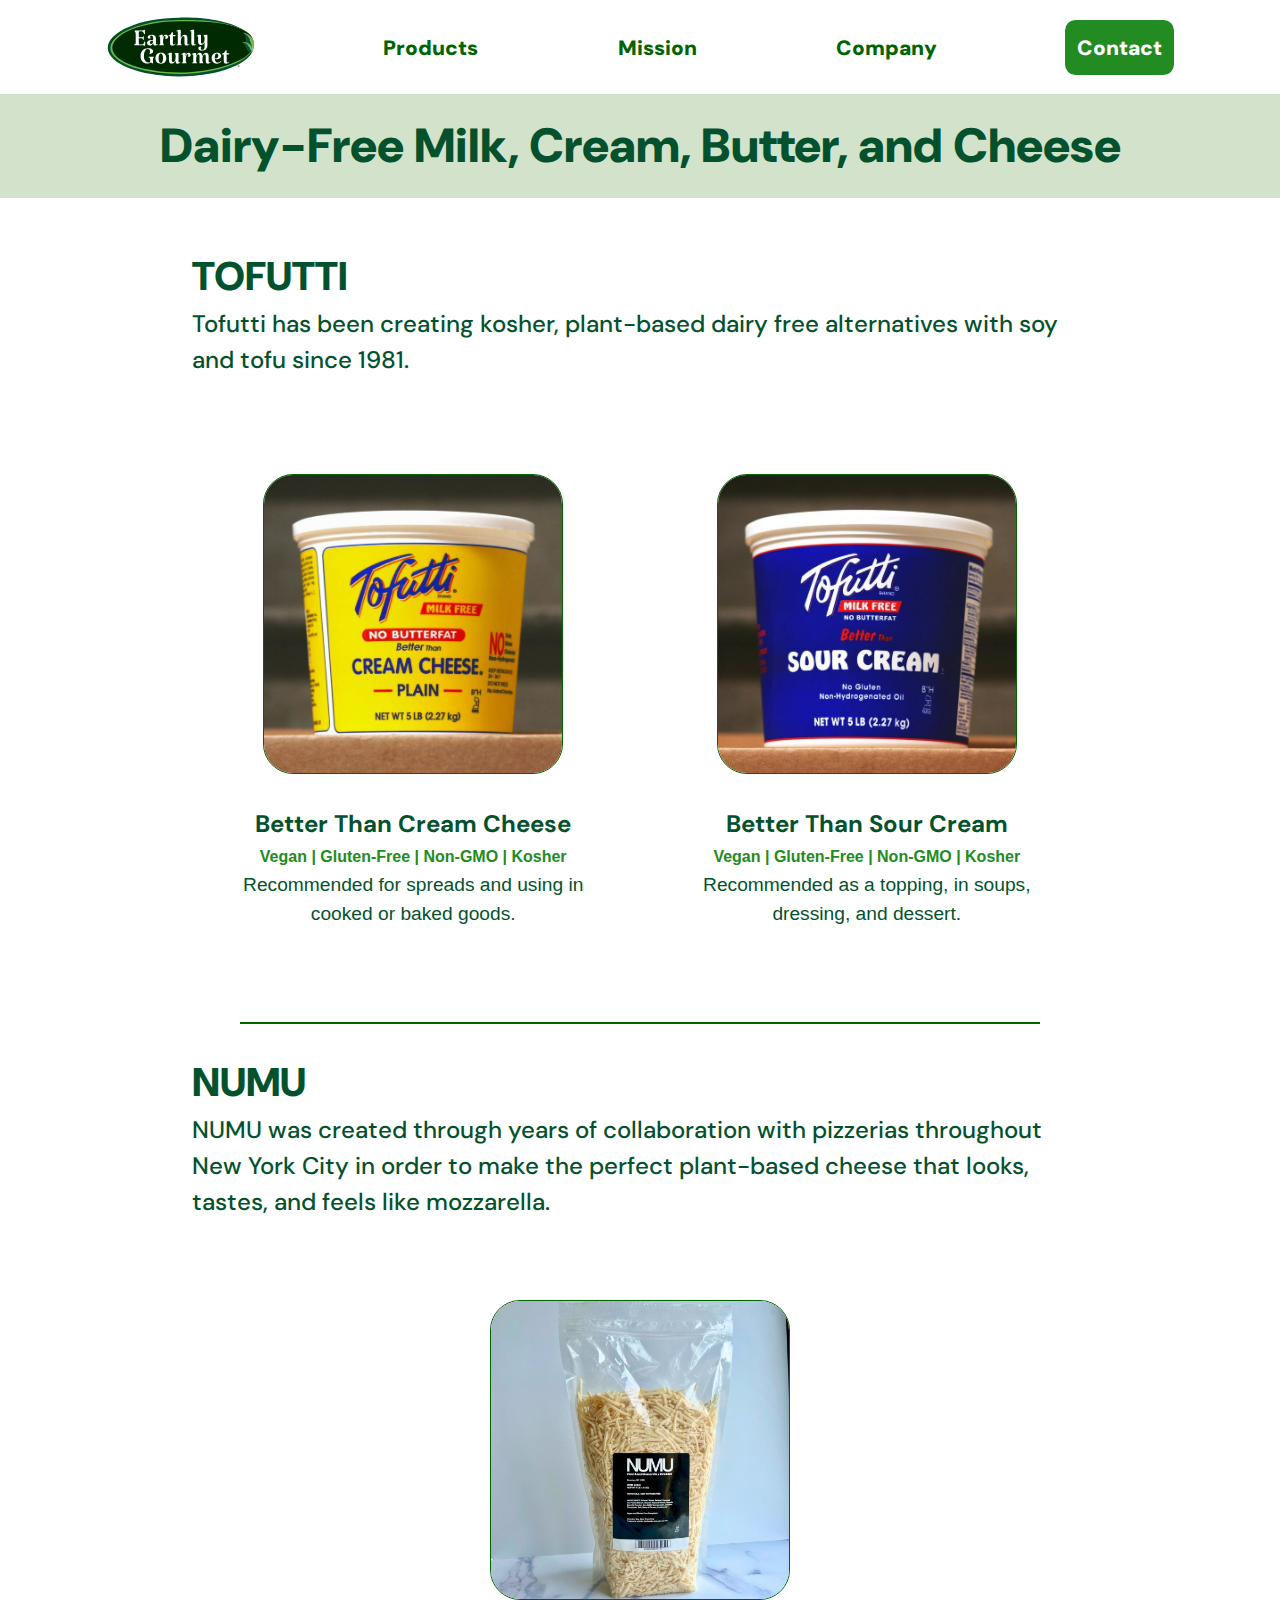
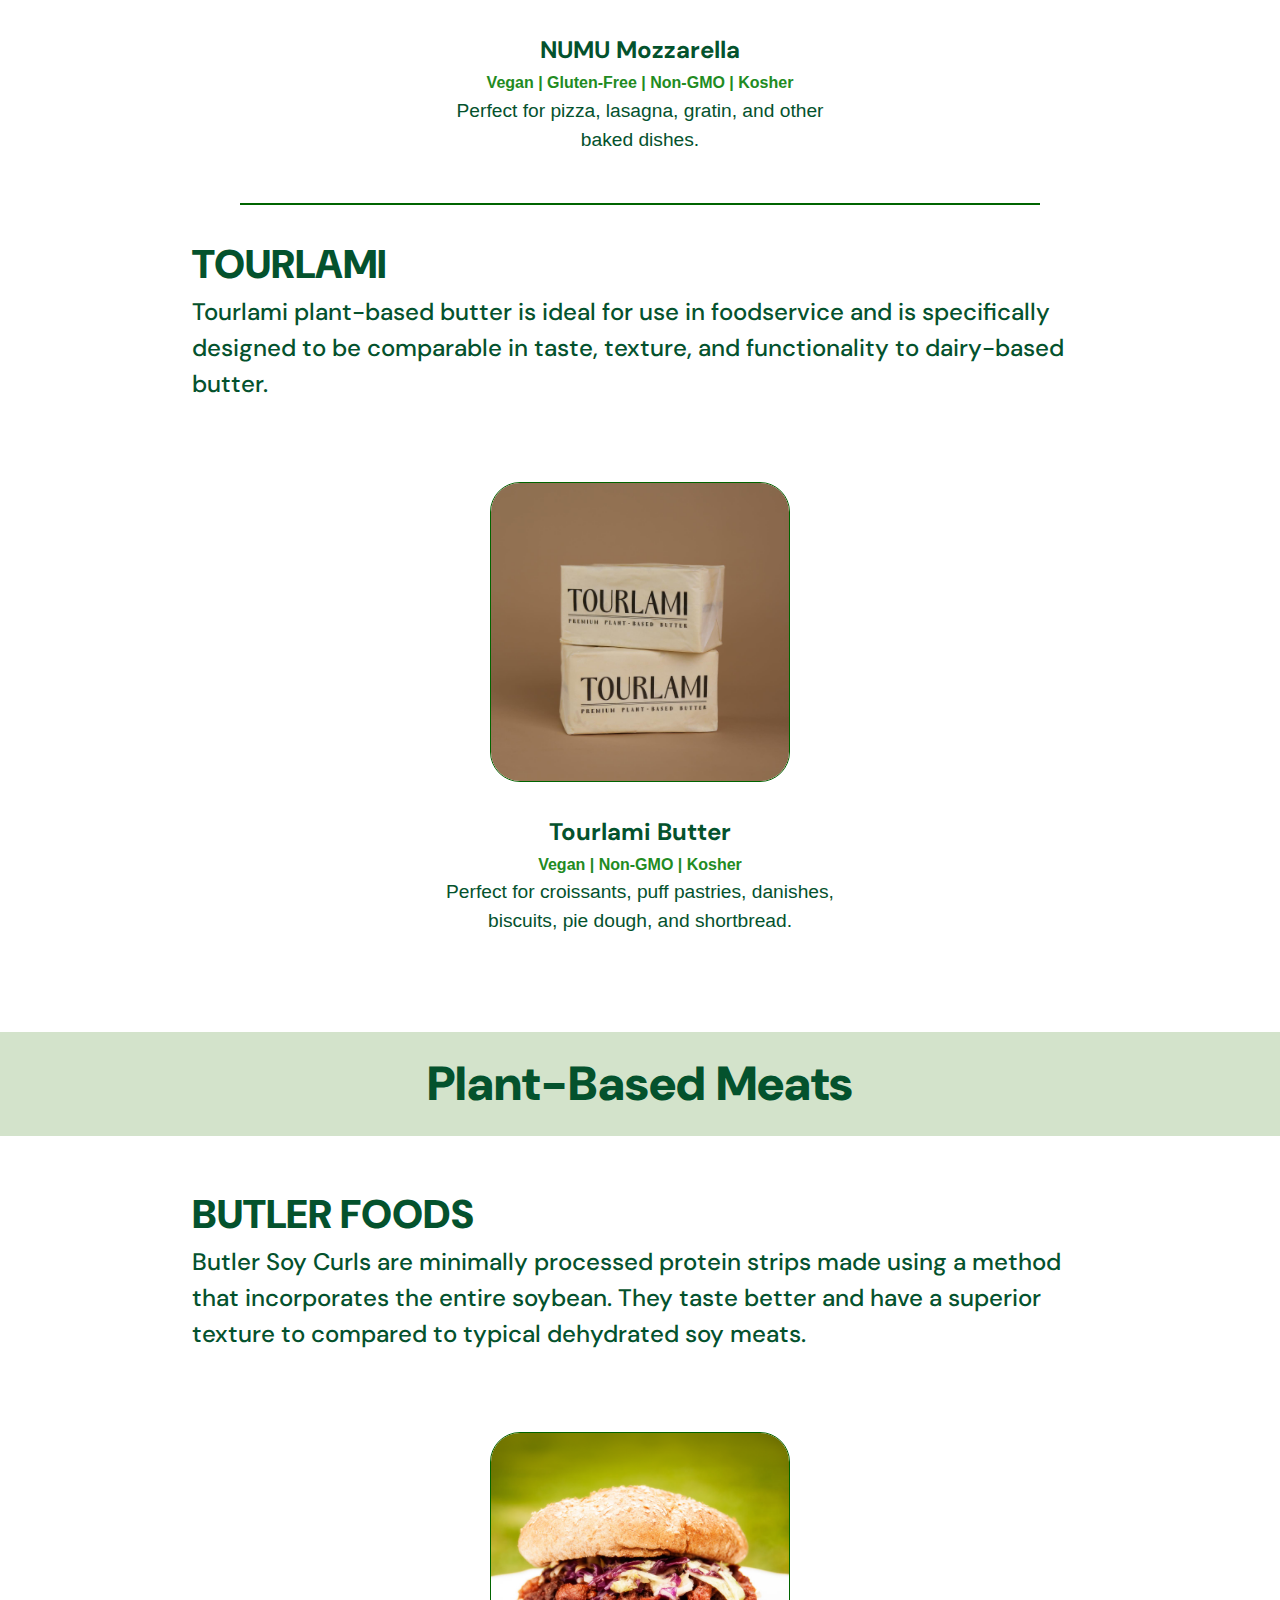
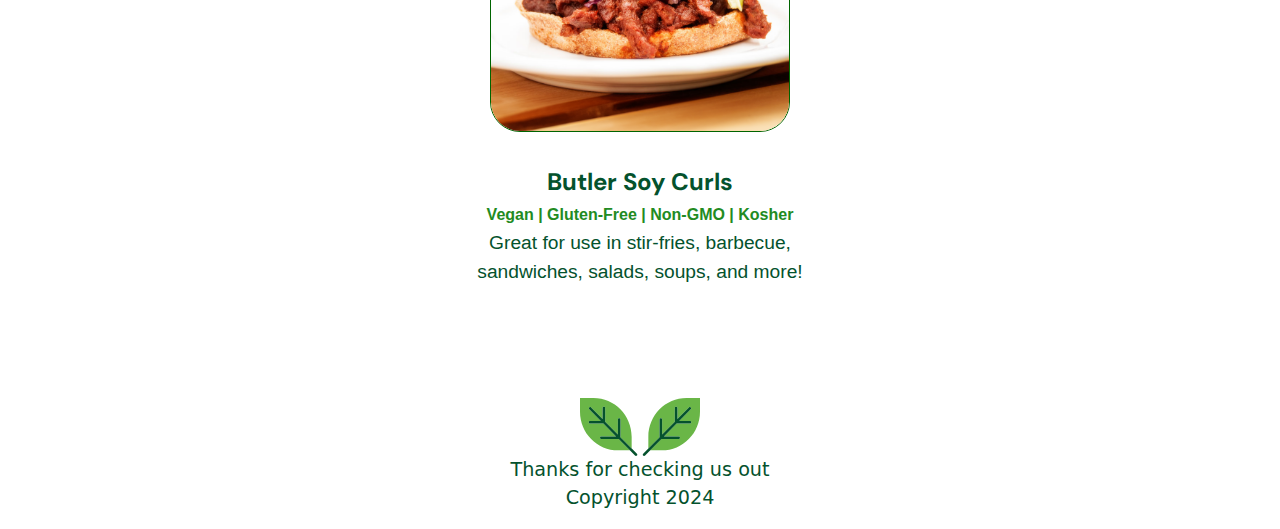
==== products.html @ a6ac9577 "Update products.html" ====
<!DOCTYPE html>
<html lang="en-US">
	<link href="style.css" rel="stylesheet" />
	<head>
		<meta charset="utf-8" />
		<meta name="viewport" content="width=device-width, initial-scale=1">
		<title>Earthly Gourmet Japan: Products</title>
		<link rel="preconnect" href="https://fonts.googleapis.com">
		<link rel="preconnect" href="https://fonts.gstatic.com" crossorigin>
		<link href="https://fonts.googleapis.com/css2?family=Katibeh&display=swap" rel="stylesheet">
		<link href="https://fonts.googleapis.com/css2?family=DM+Sans:ital,opsz,wght@0,9..40,100..1000;1,9..40,100..1000&display=swap" rel="stylesheet">
	</head>
	<body>
		<header>
			<ul>
				<li>
					<a href="index.html" class="logo">
						<img src="images/EarthlyGourmet-Logo.svg" alt="Earthly Gourmet">
					</a>
				</li>
				<li>
					<a href="#">Products</a>
				</li>
				<li>
					<a href="#">Mission</a>
				</li>
				<li>
					<a href="#">Company</a>
				</li>
				<li>
					<a href="#" class="contact">Contact</a>
				</li>
			</ul>
		</header>
		<main>
			<!-- Category Header -->
			<div class="category">
				<h1>Dairy-Free Milk, Cream, Butter, and Cheese</h1>
			</div>
			<!-- Category Content -->
			<div class="content">
				<!-- Brand -->
				<h2>TOFUTTI</h2>
				<p class="producer-info">Tofutti has been creating kosher, plant-based dairy free alternatives with soy and tofu since 1981.</p>
				<!-- Gallery -->
				<div class="gallery">
					<!-- Gallery Item -->
					<div class="product-info">
						<img class="product-photo" src="images/products/Tofutti-CreamCheese.jpeg" alt="Tofutti Cream Cheese" />
						<h3>Better Than Cream Cheese</h3>
						<p>
							<span class="caption">Vegan | Gluten-Free | Non-GMO | Kosher</span><br>
							<span>Recommended for spreads and using in cooked or baked goods.</span>
						</p>
					</div>
					<!-- Gallery Item -->
					<div class="product-info">
						<img class="product-photo" src="images/products/Tofutti-SourCream.jpg" alt="Tofutti Sour Cream" />
						<h3>Better Than Sour Cream</h3>
						<p>
							<span class="caption">Vegan | Gluten-Free | Non-GMO | Kosher</span><br>
							<span>Recommended as a topping, in soups, dressing, and dessert.</span>
						</p>
					</div>
				</div>
				<hr>
				<!-- Brand -->
				<h2>NUMU</h2>
				<p class="producer-info">NUMU was created through years of collaboration with pizzerias throughout New York City in order to make the perfect plant-based cheese that looks, tastes, and feels like mozzarella.</p>
				<!-- Gallery Item -->
				<div class="product-info">
					<img class="product-photo" src="images/products/Numu-Cheese.png" alt="Numu Mozzarella" />
					<h3>NUMU Mozzarella</h3>
					<p>
						<span class="caption">Vegan | Gluten-Free | Non-GMO | Kosher</span><br>
						<span>Perfect for pizza, lasagna, gratin, and other baked dishes.</span>
					</p>
				</div>
				<hr>
				<!-- Brand -->
				<h2>TOURLAMI</h2>
				<p class="producer-info">Tourlami plant-based butter is ideal for use in foodservice and is specifically designed to be comparable in taste, texture, and functionality to dairy-based butter.</p>
				<!-- Gallery Item -->
				<div class="product-info">
					<img class="product-photo" src="images/products/TourlamiButter.jpg" alt="Tourlami Butter" />
					<h3>Tourlami Butter</h3>
					<p>
						<span class="caption">Vegan | Non-GMO | Kosher</span><br>
						<span>Perfect for croissants,  puff pastries, danishes, biscuits, pie dough, and shortbread.</span>
					</p>
				</div>
			</div>
			<!-- Category Header -->
			<div class="category">
				<h1>Plant-Based Meats</h1>
			</div>
			<!-- Category Content -->
			<div class="content">
				<h2>BUTLER FOODS</h2>
				<p class="producer-info">Butler Soy Curls are minimally processed protein strips made using a method that incorporates the entire soybean. They taste better and have a superior texture to compared to typical dehydrated soy meats.</p>
				<div class="product-info">
					<img class="product-photo" src="images/products/ButlerSoyCurls.png" alt="Butler Soy Curls" />
					<h3>Butler Soy Curls</h3>
					<p>
						<span class="caption">Vegan | Gluten-Free | Non-GMO | Kosher</span><br>
						<span>Great for use in stir-fries, barbecue, sandwiches, salads, soups, and more!</span>
					</p>
				</div>	
			</div>
		</main>
		<footer>
			<img src="images/FooterLeaf.svg" alt="Footer Leaves" />
			<p>Thanks for checking us out</p>
			<p>Copyright 2024</p>
		</footer>
		
	</body>
</html>
---- style.css ----
/*
  1. Use a more-intuitive box-sizing model.
*/
*, *::before, *::after {
  box-sizing: border-box;
}
/*
  2. Remove default margin
*/
* {
  margin: 0;
}
/*
  Typographic tweaks!
  3. Add accessible line-height
  4. Improve text rendering
*/
body {
  line-height: 1.5;
  -webkit-font-smoothing: antialiased;
}
/*
  5. Improve media defaults
*/
img, picture, video, canvas, svg {
  display: block;
  max-width: 100%;
}
/*
  6. Remove built-in form typography styles
*/
input, button, textarea, select {
  font: inherit;
}
/*
  7. Avoid text overflows
*/
p, h1, h2, h3, h4, h5, h6 {
  overflow-wrap: break-word;
}
/*
  8. Create a root stacking context
*/
#root, #__next {
  isolation: isolate;
}

html {
	font-size: 16px;
}

body {
	padding: 0;
	margin: 0;
	display: flex;
	flex-direction: column;
}

hr {
	width: calc(100% - 4em);
	max-width: 800px;
	margin: 1.5em auto;
	border: 0.5px solid;
	color: darkgreen;
}

header {
	width: 100%;
	position: sticky;
	top: 0;
	margin: 0 auto;
	font-family: "DM Sans", system-ui;
	background: rgb(255, 255, 255);
/*	
	-webkit-backdrop-filter: blur(0.5em);
	backdrop-filter: blur(0.5em);
*/
	padding: 0.5rem 1rem;
	z-index: 1000;
}

header ul {
	max-width: 1200px;
	margin: 0 auto;
	display: flex;
	justify-content: space-around;
	list-style-type: none;
	padding: 0.5rem;
}

header ul li {
	margin: 0;
	font-size: 1.3rem;
	font-weight: 900;
	display: flex;
	align-items: center;
}

header ul li a {
	text-decoration: none;
}

.logo {
	display: flex;
	transition: all .2s ease-in-out;
}

header ul li a.logo img {
	height: 3em;
}

header ul li a.logo:hover {
	transform: scale(1.1);
}

header ul li.push_right {
	margin-left: auto;
}

header ul li a:not(.logo, .contact) {
	padding: 0.75rem;
	color: darkgreen;
	border-radius: .5em;
	transition: all .2s ease-in-out;
}

header ul li a:not(.logo, .contact):hover {
	background: darkgreen;
	color: white;
}

header ul li a.contact {
	padding: 0.75rem;
	border-radius: 0.5em;
	background: forestgreen;
	color: white;
}

header ul li a.contact:hover {
	transform: scale(1.1);
	background: rgb(4, 82, 45);
}

@media only screen and (max-width: 700px) {
	header ul li:nth-child(4) {
		display: none;
	}
}

@media only screen and (max-width: 600px) {
	header ul li:nth-child(3) {
		display: none;
	}
}

@media only screen and (max-width: 500px) {
	header ul li:nth-child(2) {
		display: none;
	}
	.logo {
		min-width: 120px;
		padding-right: 1rem;
	}
	.contact {
		font-size: 1.2rem;
		padding: 0.5rem;
	}
}

headr ul li a:hover {
	cursor: pointer;
}

main {
	width: 100%;
	display: flex;
	flex-direction: column;
	margin: 0 auto;
	font-family: "Noto Sans JP", sans-serif, system-ui;
	font-size: 1rem;
	color: rgb(4, 82, 45);
	font-size: 1.2rem;
}

main h1 {
	font-family: "DM Sans", sans-serif, system-ui;
	font-size: 3rem;
	font-weight: 900;
	text-align: center;
	margin-top: 1rem;
	margin-bottom: 1rem;
}

main h2 {
	font-size: 2.5rem;
	font-weight: 900;
	font-family: "DM Sans", sans-serif, system-ui;
}

main h3 {
	font-weight: 700;
	font-size: 1.5rem;
	font-family: "DM Sans", sans-serif, system-ui;
}

.producer-info {
	font-size: 1.5rem;
	font-family: "DM Sans", sans-serif, system-ui;
	font-weight: 500;
}

.product-name {
	font-weight: bold;
	font-size: 1.5rem;
}

.caption {
	font-size: 1rem;
	font-weight: bold;
	color: forestgreen;
}

.jp-text {
	font-weight: bold;
	font-size: 1.2rem;
}

main .headline {
	background: rgb(211, 227, 203);
	text-align: center;
	justify-content: center;

}

main #headlineimage {
	margin: 0 auto;
	max-width: 600px;
	padding: 2rem 1rem 0 1rem;
}

main #headlinetext {
	max-width: 1000px;
	margin: 0 auto;
	padding: 2rem;
}

main #headlinetextvertical {
	display: none;
	max-width: 320px;
	margin: 1rem;
}

@media only screen and (max-width: 800px) {
	main #headlinetext {
		display: none;
	}
	main #headlinetextvertical {
		display: inline-block;
	}
}

.category {
	background: rgb(211, 227, 203);
	text-align: center;
	justify-content: center;
	padding: 0 2rem;
}

.content {
	max-width: 960px;
	margin: auto;
	padding: 3rem 2rem;
	background: white;
	color: rgb(4, 82, 45);
}

.product-info {
	width: 100%;
	max-width: 400px;
	margin: 3rem auto;
	text-align: center;
	display: flex;
	flex-direction: column;
}

.product-photo {
	display: flex;
	width: 100%;
	max-width: 300px;
	border-radius: 30px;
	border: 1px solid darkgreen;
	margin: 2rem auto;
	transition: all .2s ease-in-out;
}

.product-photo:hover {
	box-shadow: 0 0 15px 3px rgb(186, 207, 186);
	transform: scale(1.01);
}

.gallery {
	display: grid;
	grid-template-columns: 1fr 1fr;
	gap: 5%;
	padding: 1rem;
}

@media only screen and (max-width: 600px) {
	.gallery {
		grid-template-columns: 1fr;
	}
}

footer {
	font-size: 1.2rem;
	display: flex;
	text-align: center;
	flex-direction: column;
	justify-content: center;
	padding: 1rem;
	color: rgb(4, 82, 45);
	font-family: system-ui;
}

footer img {
	display: flex;
	width: 120px;
	margin: 0 auto;
}
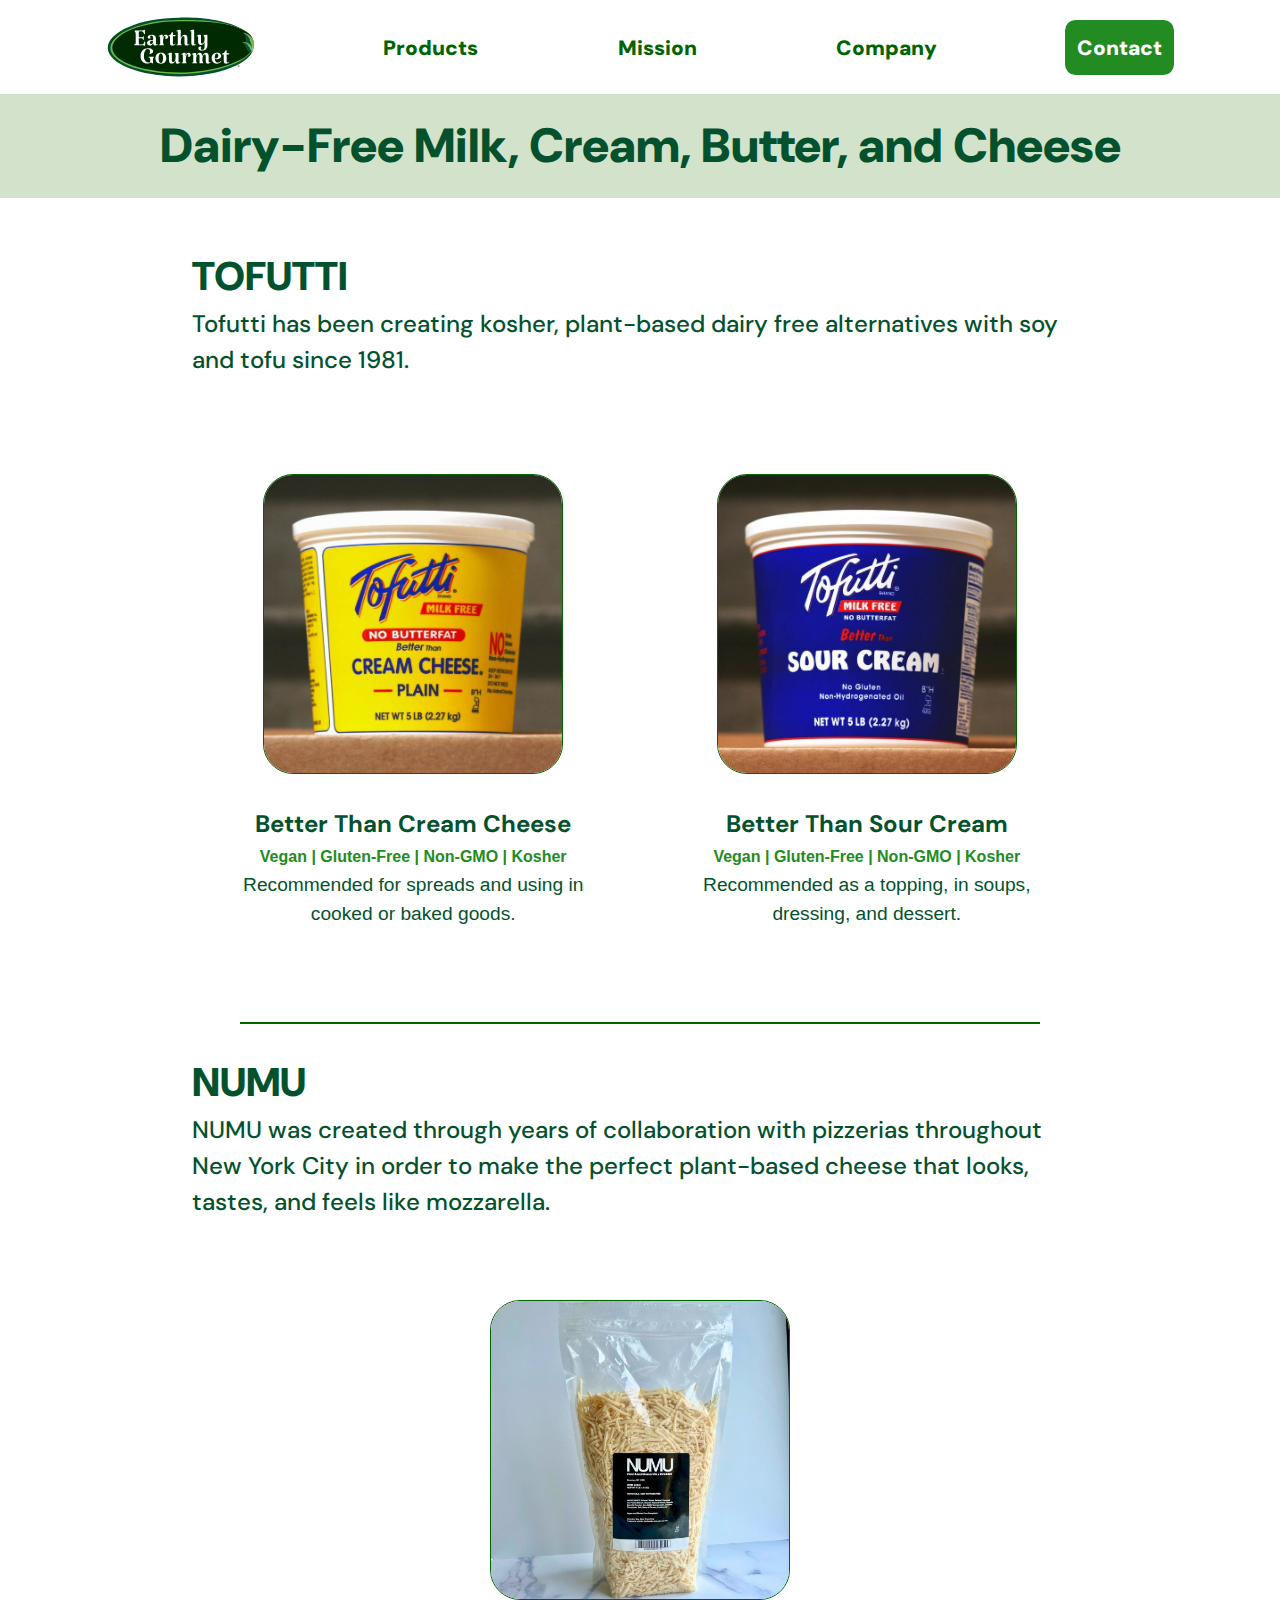
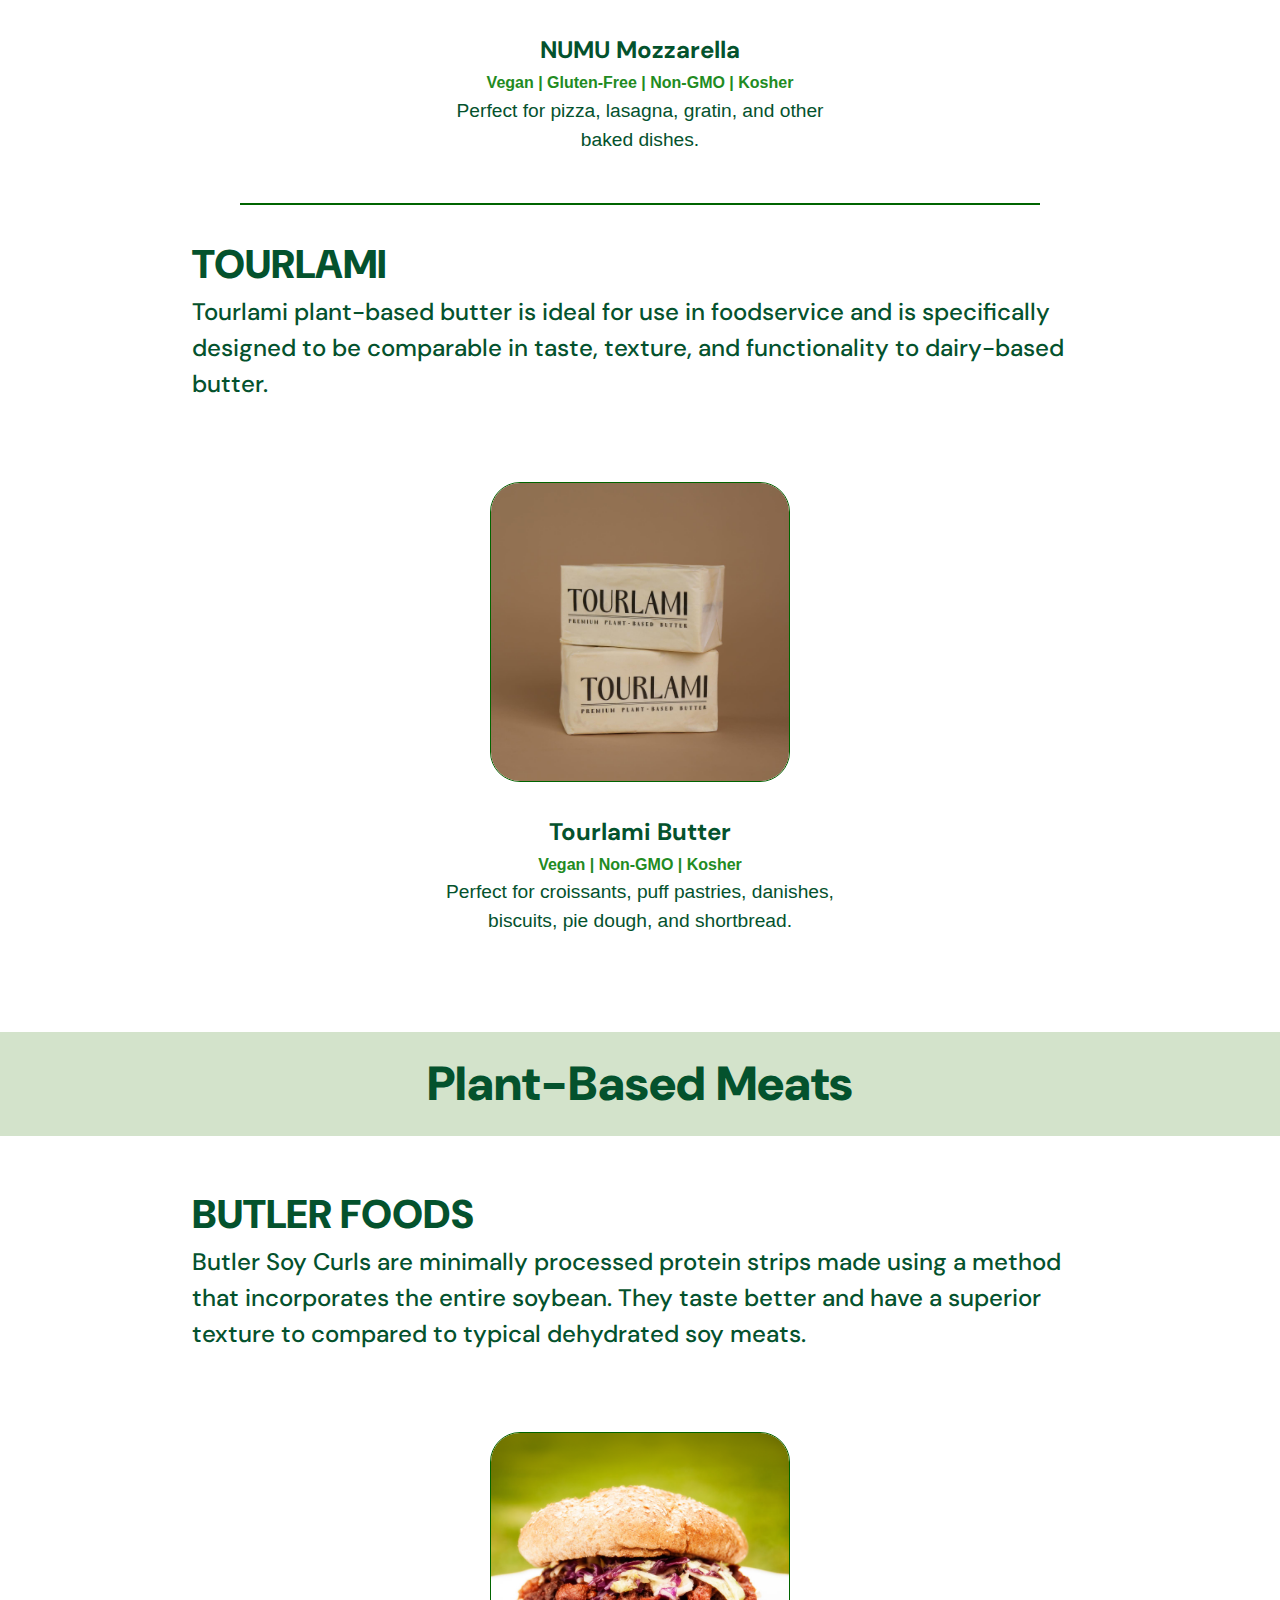
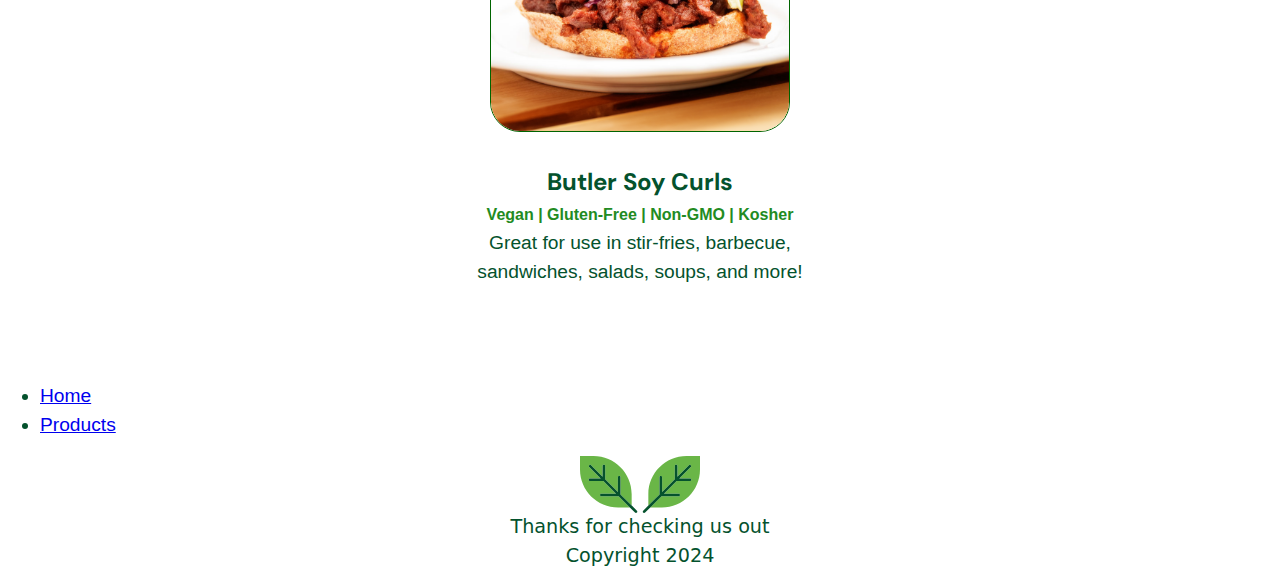
==== commit 6493ded1: "Update products.html" ====
--- a/products.html
+++ b/products.html
@@ -107,7 +107,18 @@
 					</p>
 				</div>	
 			</div>
+			<div>
+				<ul>
+					<li>
+						<a href="index.html">Home</a>
+					</li>
+					<li>
+						<a href="products.html">Products</a>
+					</li>
+				</ul>
+			</div>	
 		</main>
+		
 		<footer>
 			<img src="images/FooterLeaf.svg" alt="Footer Leaves" />
 			<p>Thanks for checking us out</p>
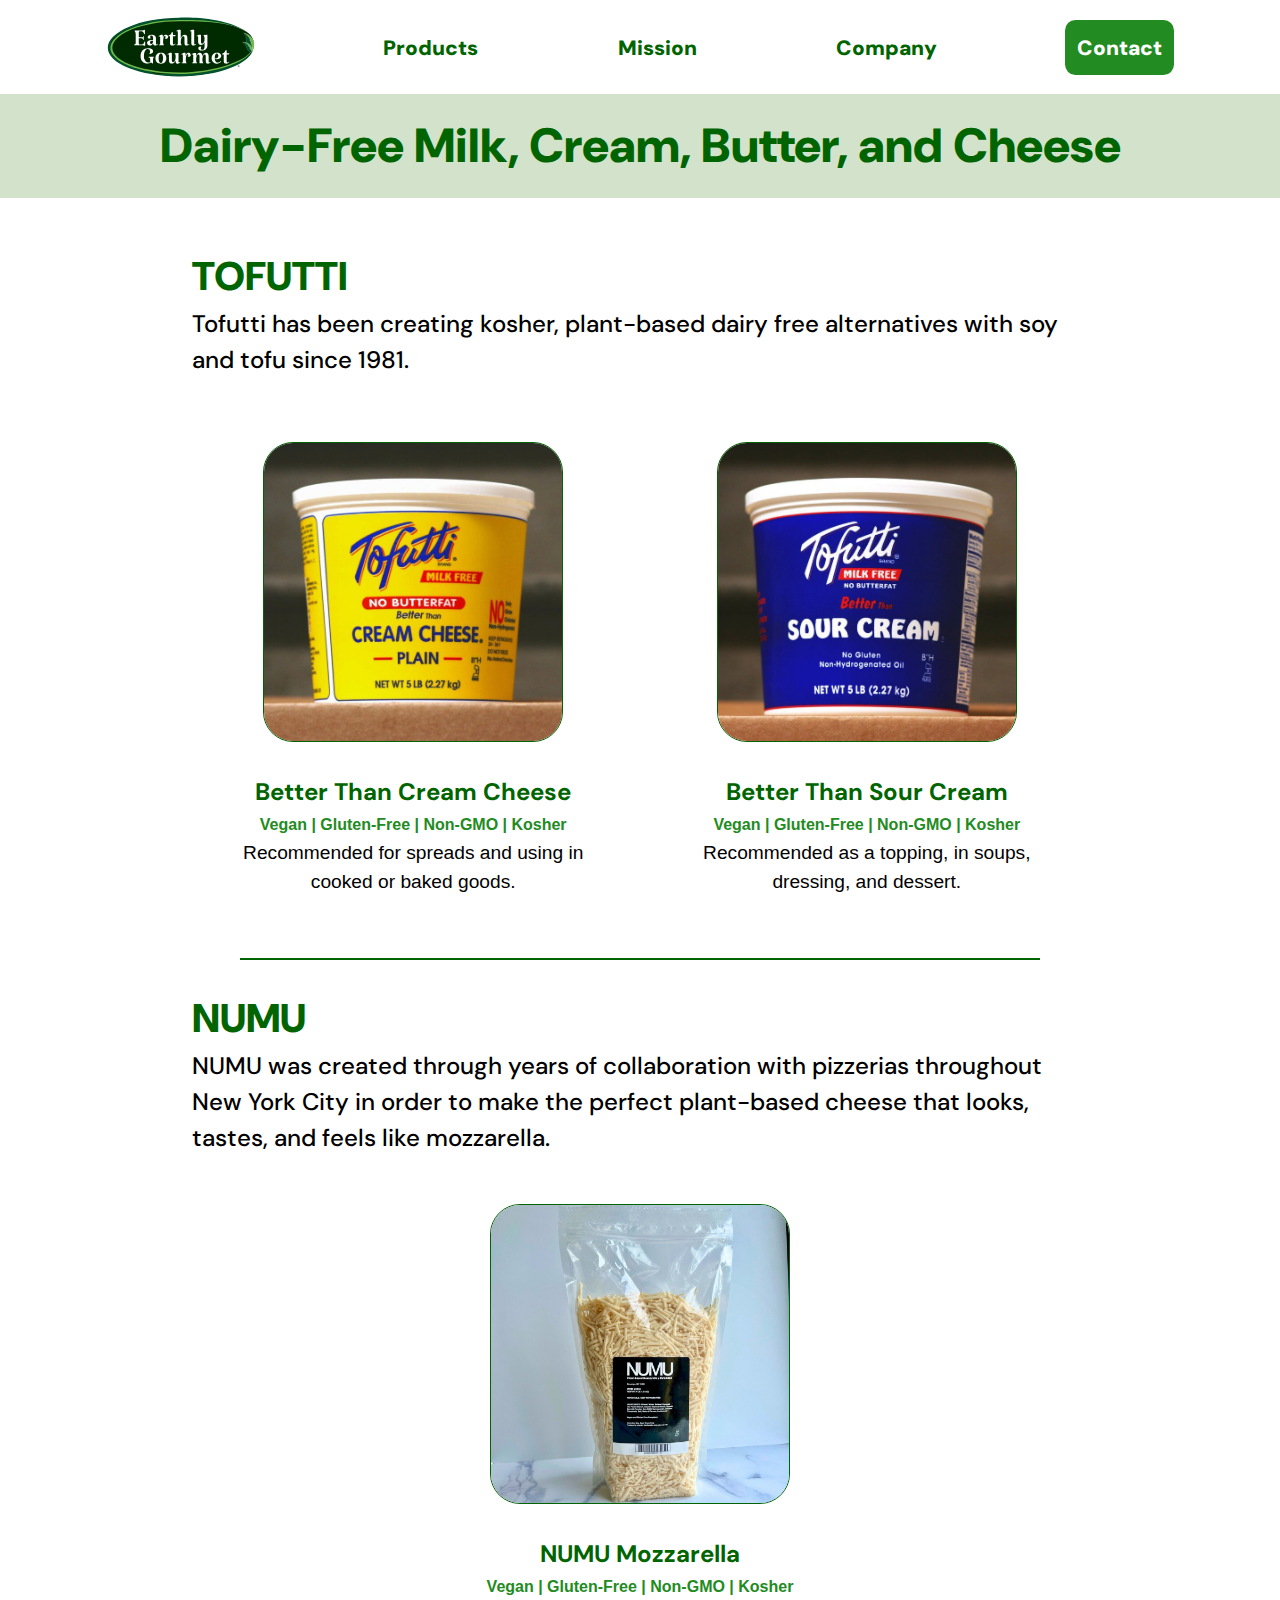
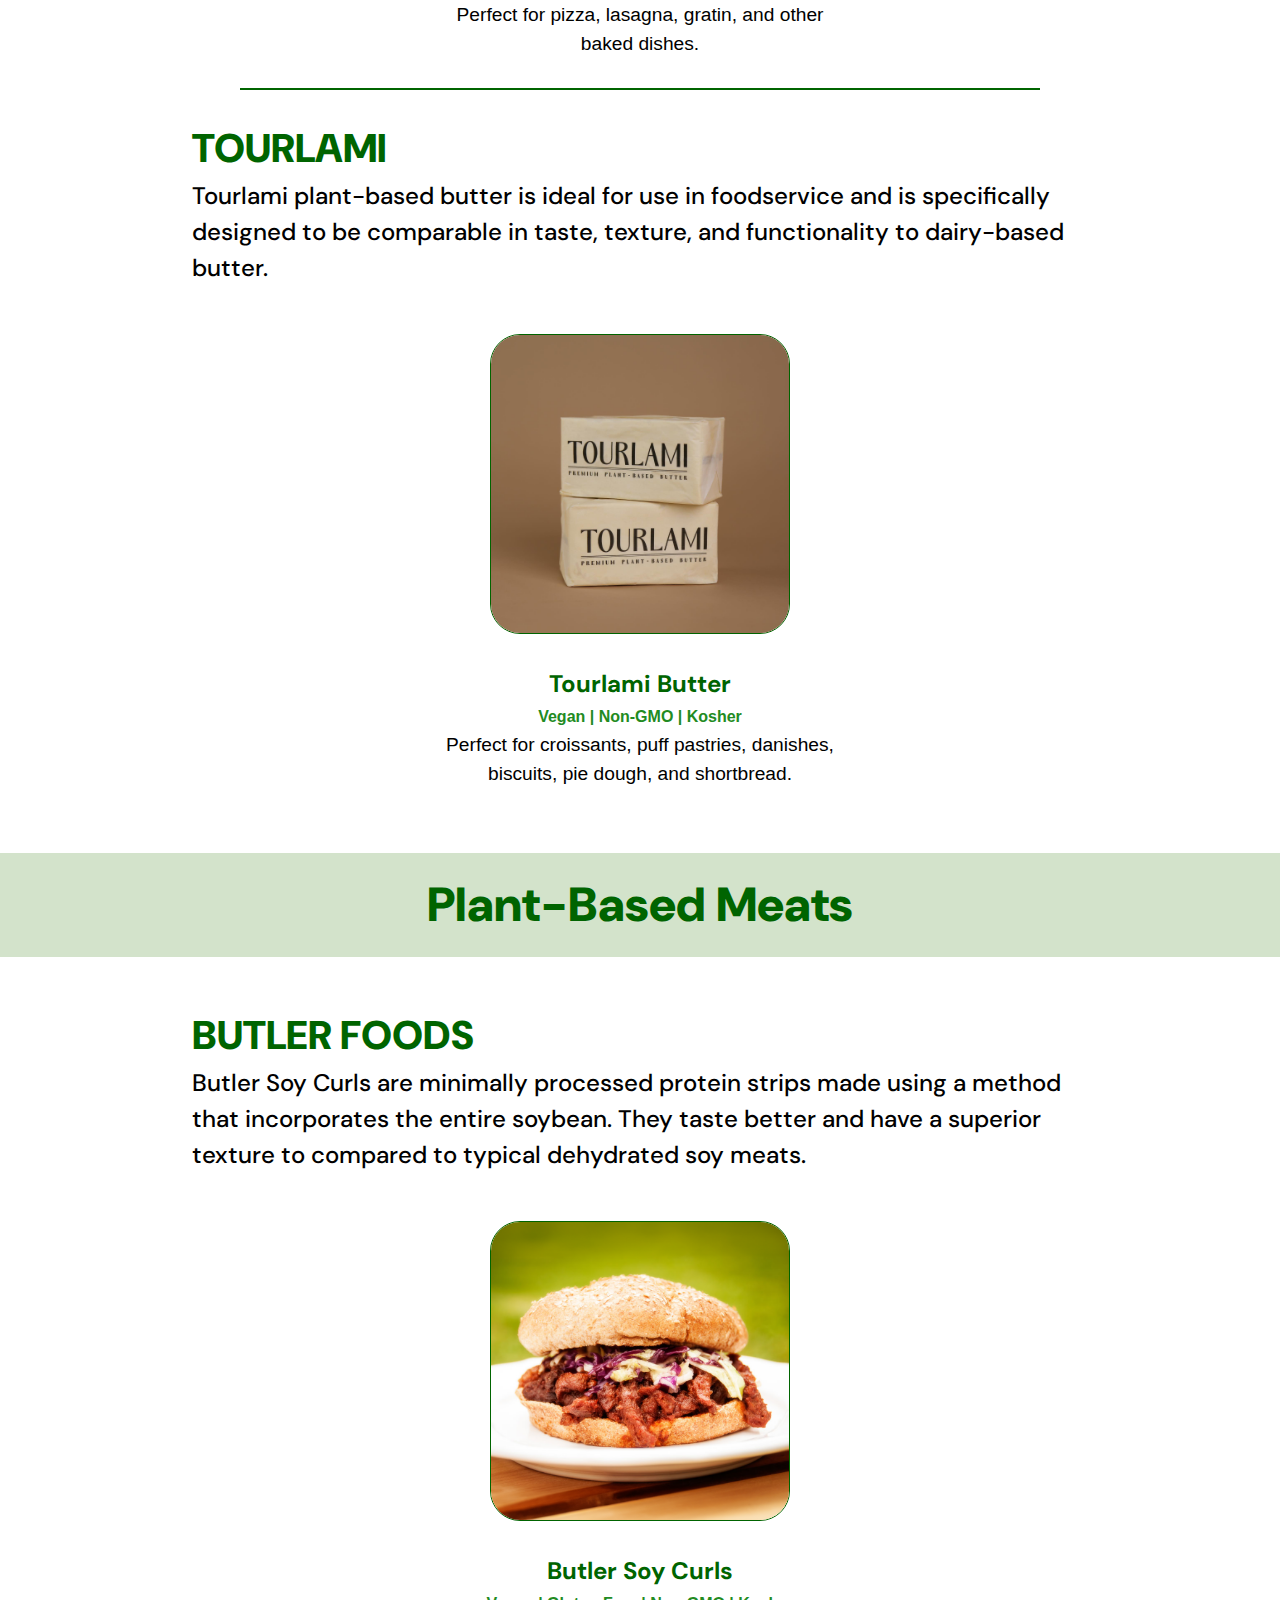
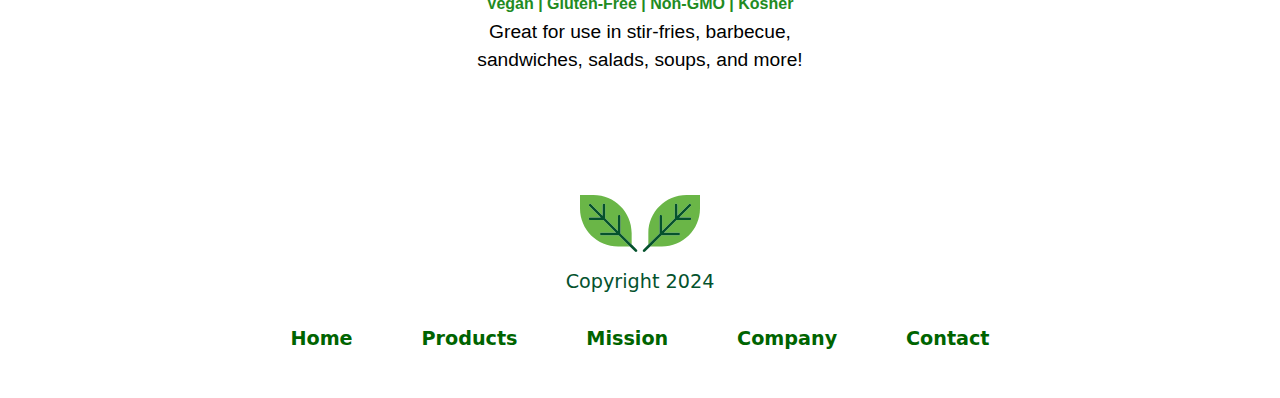
==== commit 80851dd8: "Various updates." ====
--- a/products.html
+++ b/products.html
@@ -107,7 +107,13 @@
 					</p>
 				</div>	
 			</div>
-			<div>
+		</main>
+		
+		<footer>
+			<!-- Footer Navigation -->
+			<img src="images/FooterLeaf.svg" alt="Footer Leaves" />
+			<p>Copyright 2024</p>
+			<div class="secondary-nav">
 				<ul>
 					<li>
 						<a href="index.html">Home</a>
@@ -115,14 +121,17 @@
 					<li>
 						<a href="products.html">Products</a>
 					</li>
+					<li>
+						<a href="#">Mission</a>
+					</li>
+					<li>
+						<a href="#">Company</a>
+					</li>
+					<li>
+						<a href="#">Contact</a>
+					</li>
 				</ul>
 			</div>	
-		</main>
-		
-		<footer>
-			<img src="images/FooterLeaf.svg" alt="Footer Leaves" />
-			<p>Thanks for checking us out</p>
-			<p>Copyright 2024</p>
 		</footer>
 		
 	</body>
--- a/style.css
+++ b/style.css
@@ -98,6 +98,7 @@
 
 header ul li a {
 	text-decoration: none;
+	transition: all .2s ease-in-out;
 }
 
 .logo {
@@ -121,7 +122,6 @@
 	padding: 0.75rem;
 	color: darkgreen;
 	border-radius: .5em;
-	transition: all .2s ease-in-out;
 }
 
 header ul li a:not(.logo, .contact):hover {
@@ -167,7 +167,7 @@
 	}
 }
 
-headr ul li a:hover {
+header ul li a:hover {
 	cursor: pointer;
 }
 
@@ -178,12 +178,16 @@
 	margin: 0 auto;
 	font-family: "Noto Sans JP", sans-serif, system-ui;
 	font-size: 1rem;
-	color: rgb(4, 82, 45);
+	color: black;
 	font-size: 1.2rem;
 }
 
-main h1 {
+h1, h2, h3 {
+	color: darkgreen;
 	font-family: "DM Sans", sans-serif, system-ui;
+}
+
+h1 {
 	font-size: 3rem;
 	font-weight: 900;
 	text-align: center;
@@ -194,13 +198,11 @@
 main h2 {
 	font-size: 2.5rem;
 	font-weight: 900;
-	font-family: "DM Sans", sans-serif, system-ui;
 }
 
 main h3 {
 	font-weight: 700;
 	font-size: 1.5rem;
-	font-family: "DM Sans", sans-serif, system-ui;
 }
 
 .producer-info {
@@ -271,13 +273,12 @@
 	margin: auto;
 	padding: 3rem 2rem;
 	background: white;
-	color: rgb(4, 82, 45);
 }
 
 .product-info {
 	width: 100%;
 	max-width: 400px;
-	margin: 3rem auto;
+	margin: 1rem auto;
 	text-align: center;
 	display: flex;
 	flex-direction: column;
@@ -312,6 +313,7 @@
 }
 
 footer {
+	margin-top: 1.5rem;
 	font-size: 1.2rem;
 	display: flex;
 	text-align: center;
@@ -325,5 +327,39 @@
 footer img {
 	display: flex;
 	width: 120px;
-	margin: 0 auto;
+	margin: 1rem auto;
+}
+
+.secondary-nav {
+	width: 100%;
+	font-weight: 700;
+}
+
+.secondary-nav ul {
+	margin: 0 auto;
+	max-width: 800px;
+	padding: 1rem;
+	list-style-type: none;	
+	justify-content: space-around;
+	display: flex;
+	flex-wrap: wrap;
+}
+
+.secondary-nav li {
+	display: flex;
+	align-items: center;
+}
+
+.secondary-nav ul a {
+	text-decoration: none;
+	color: darkgreen;
+	padding: 0.75rem 1rem;
+	border-radius: 1rem;
+	transition: all .2s ease-in-out;
+}
+
+.secondary-nav ul a:hover {
+	background: forestgreen;
+	color: white;
+	scale: 1.1;
 }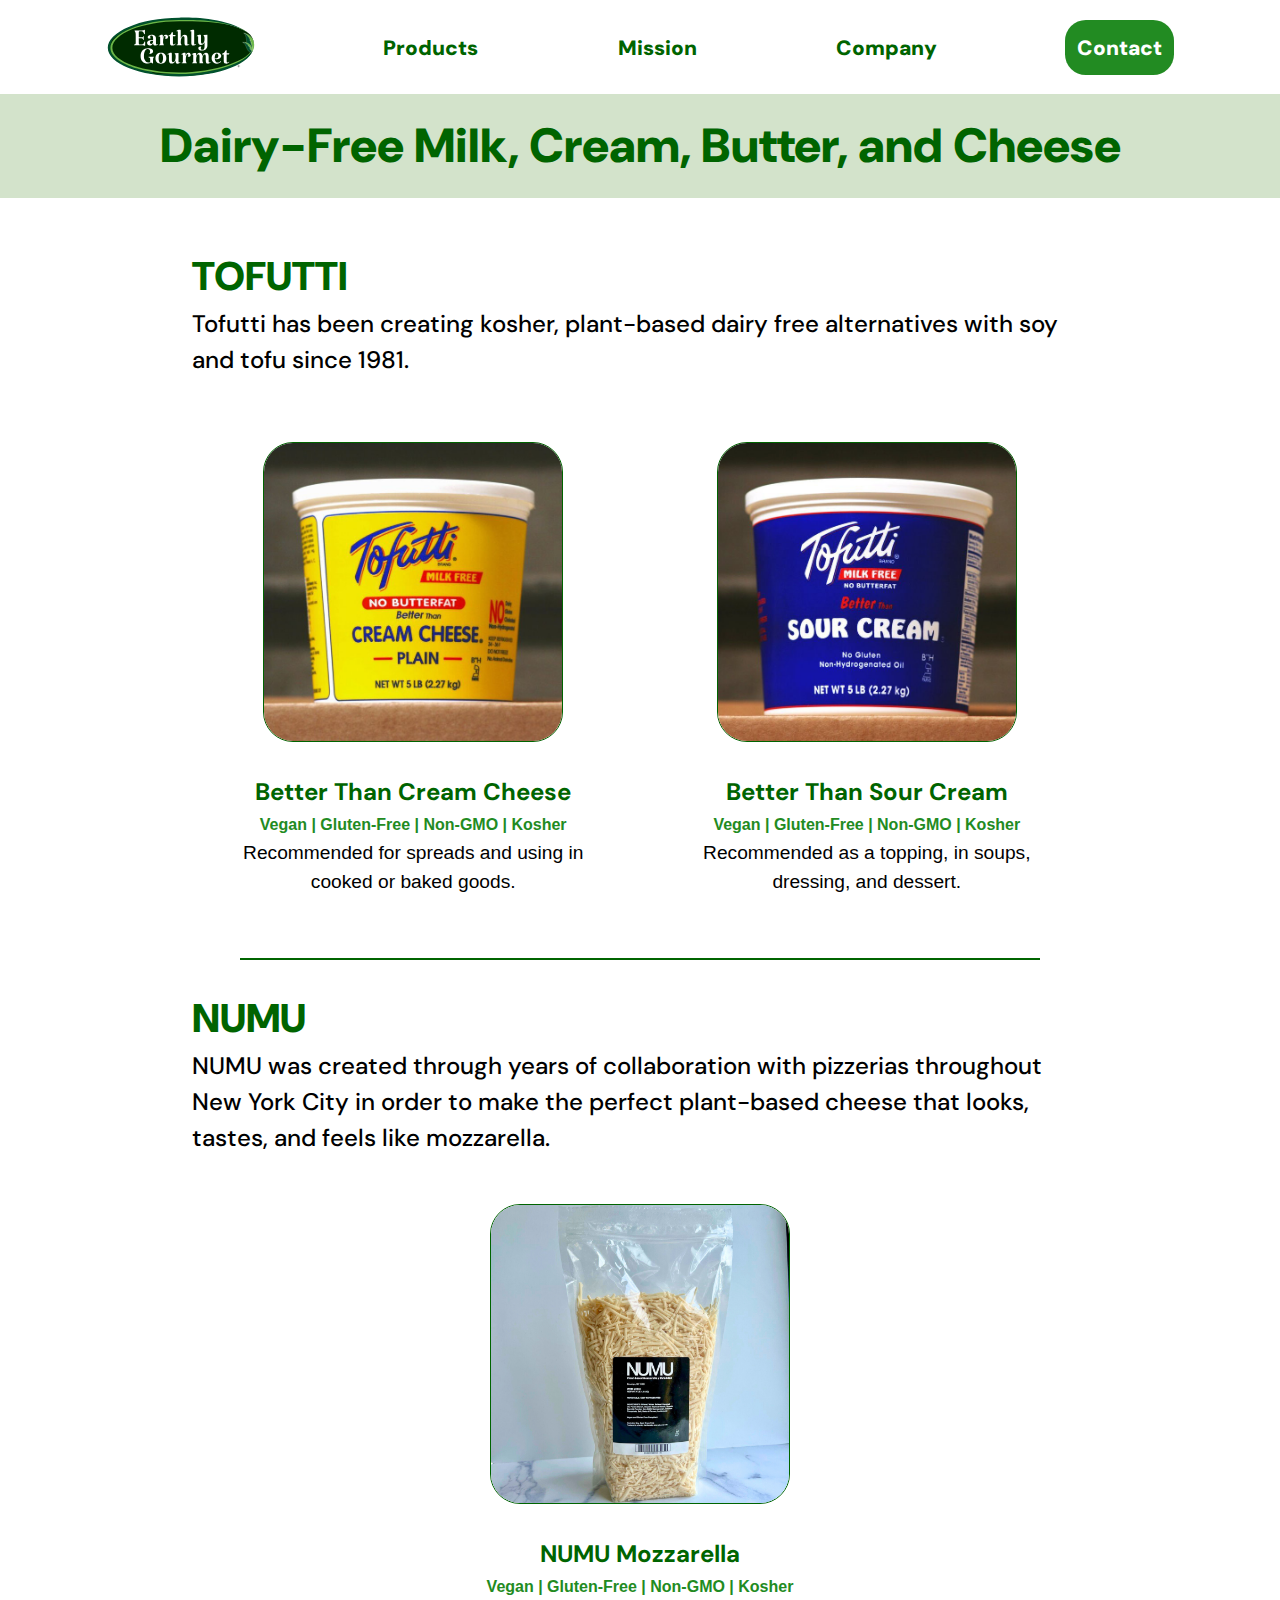
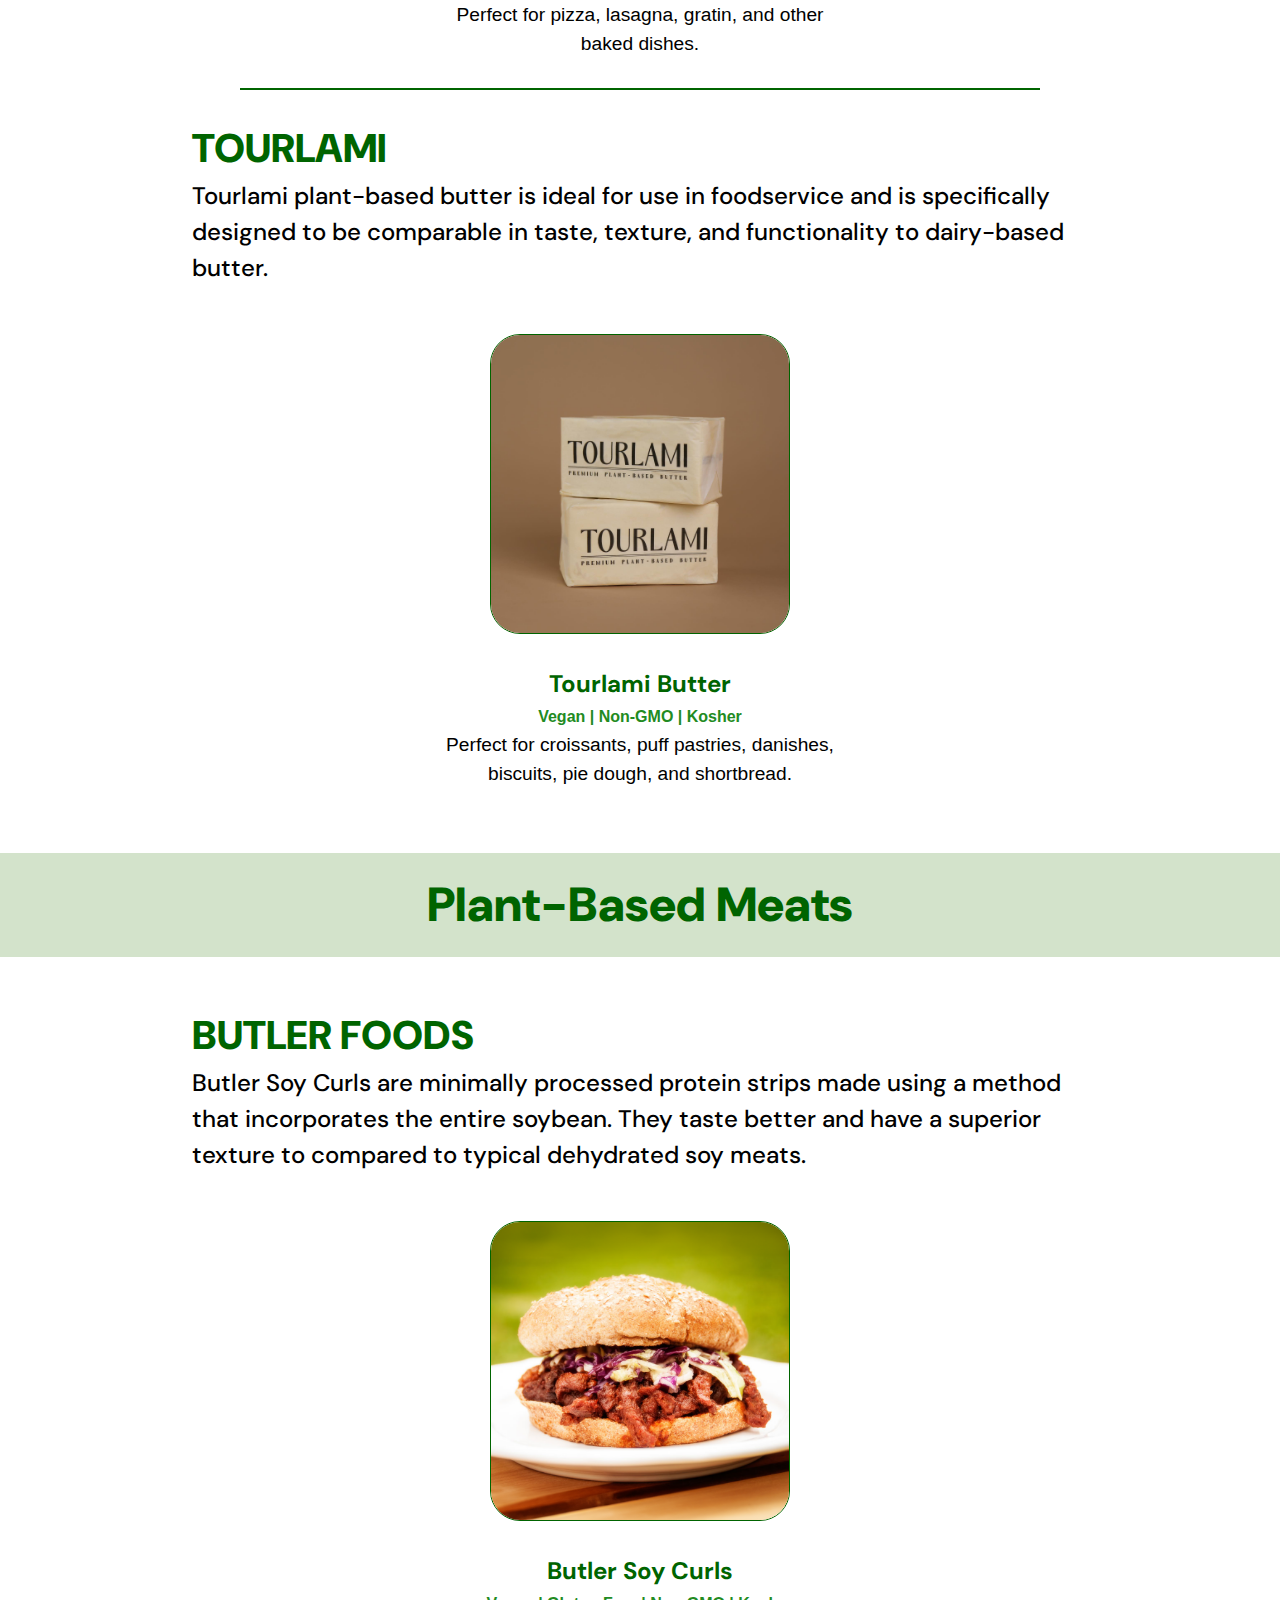
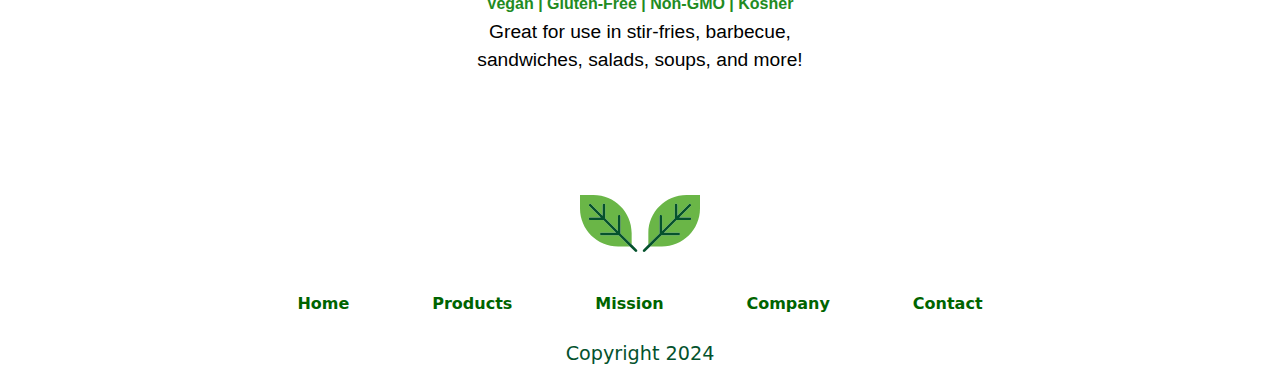
==== commit 0ad25284: "Various updates." ====
--- a/products.html
+++ b/products.html
@@ -110,9 +110,8 @@
 		</main>
 		
 		<footer>
+			<img src="images/FooterLeaf.svg" alt="Footer Leaves" />
 			<!-- Footer Navigation -->
-			<img src="images/FooterLeaf.svg" alt="Footer Leaves" />
-			<p>Copyright 2024</p>
 			<div class="secondary-nav">
 				<ul>
 					<li>
@@ -131,7 +130,8 @@
 						<a href="#">Contact</a>
 					</li>
 				</ul>
-			</div>	
+			</div>
+			<p>Copyright 2024</p>	
 		</footer>
 		
 	</body>
--- a/style.css
+++ b/style.css
@@ -121,7 +121,7 @@
 header ul li a:not(.logo, .contact) {
 	padding: 0.75rem;
 	color: darkgreen;
-	border-radius: .5em;
+	border-radius: 1em;
 }
 
 header ul li a:not(.logo, .contact):hover {
@@ -131,7 +131,7 @@
 
 header ul li a.contact {
 	padding: 0.75rem;
-	border-radius: 0.5em;
+	border-radius: 1em;
 	background: forestgreen;
 	color: white;
 }
@@ -333,6 +333,7 @@
 .secondary-nav {
 	width: 100%;
 	font-weight: 700;
+	font-size: 1rem;
 }
 
 .secondary-nav ul {
@@ -353,8 +354,8 @@
 .secondary-nav ul a {
 	text-decoration: none;
 	color: darkgreen;
-	padding: 0.75rem 1rem;
-	border-radius: 1rem;
+	padding: 0.5rem 1rem;
+	border-radius: 1em;
 	transition: all .2s ease-in-out;
 }
 
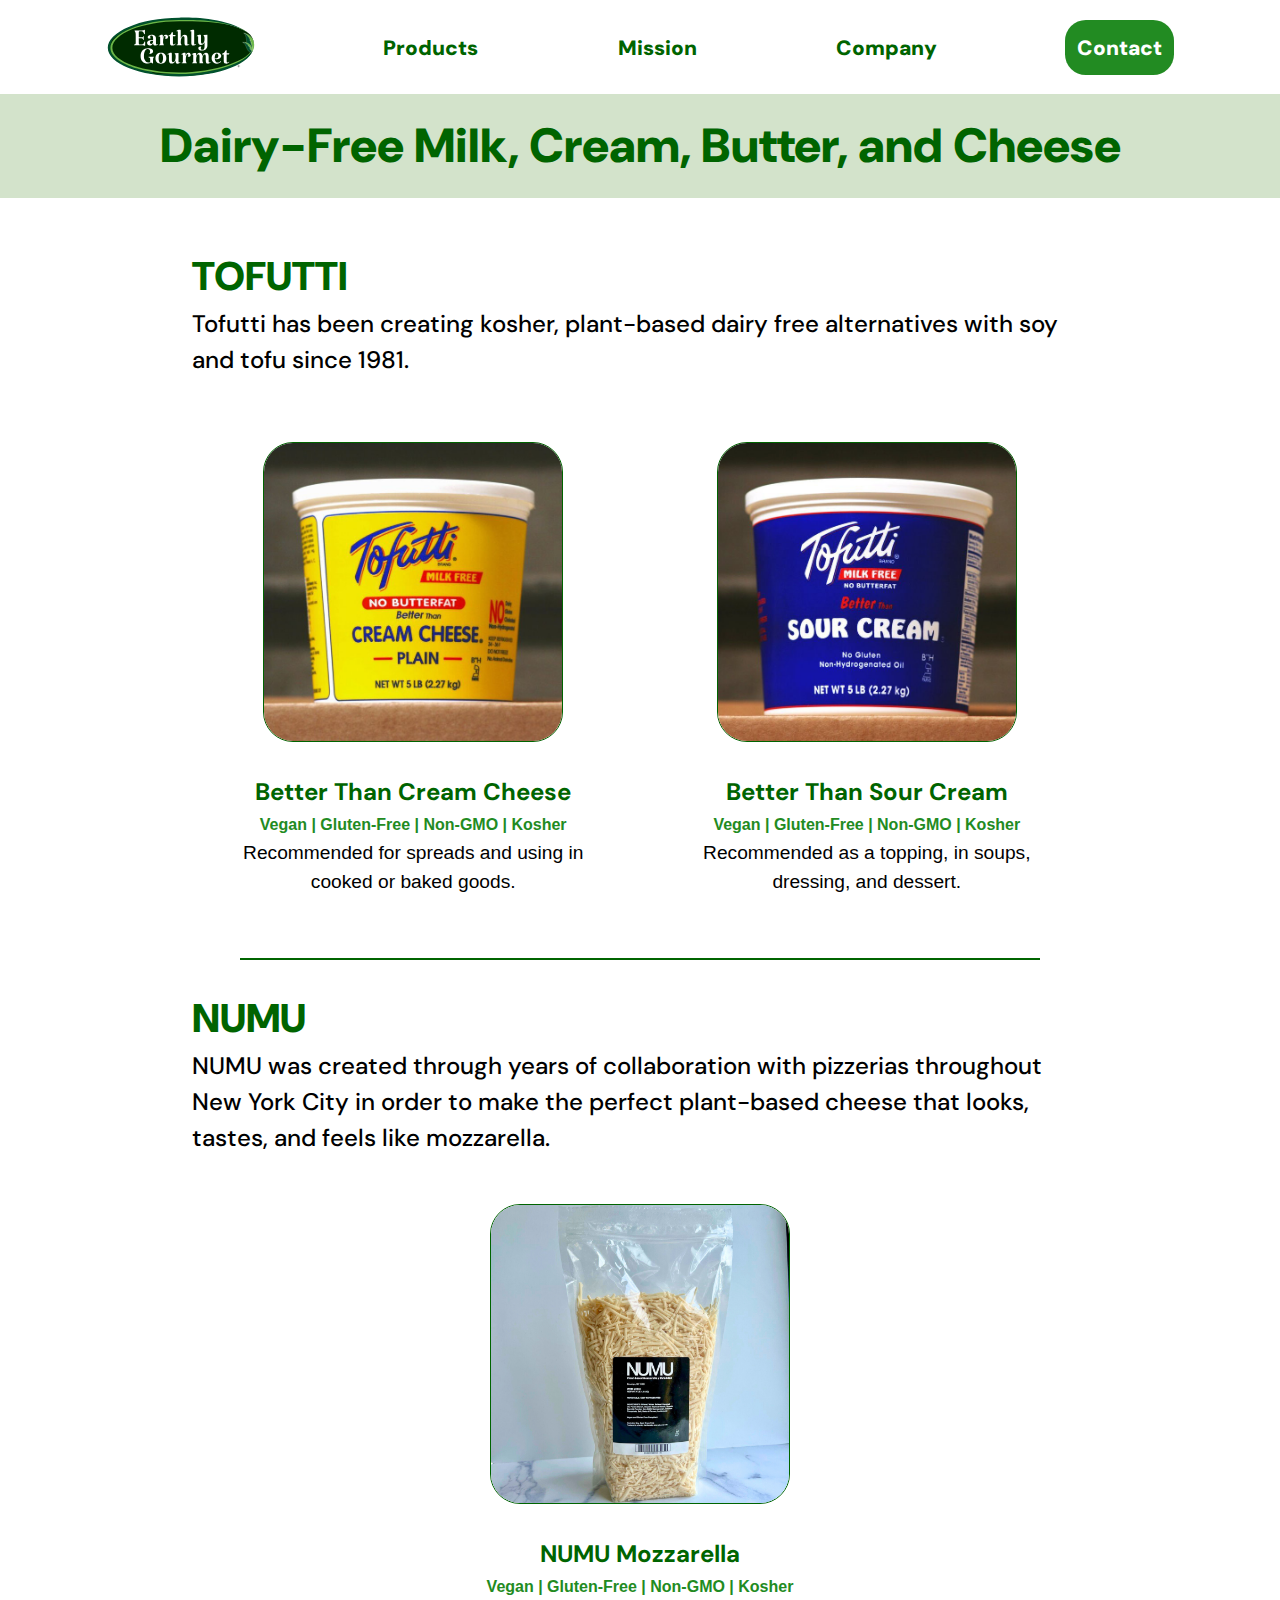
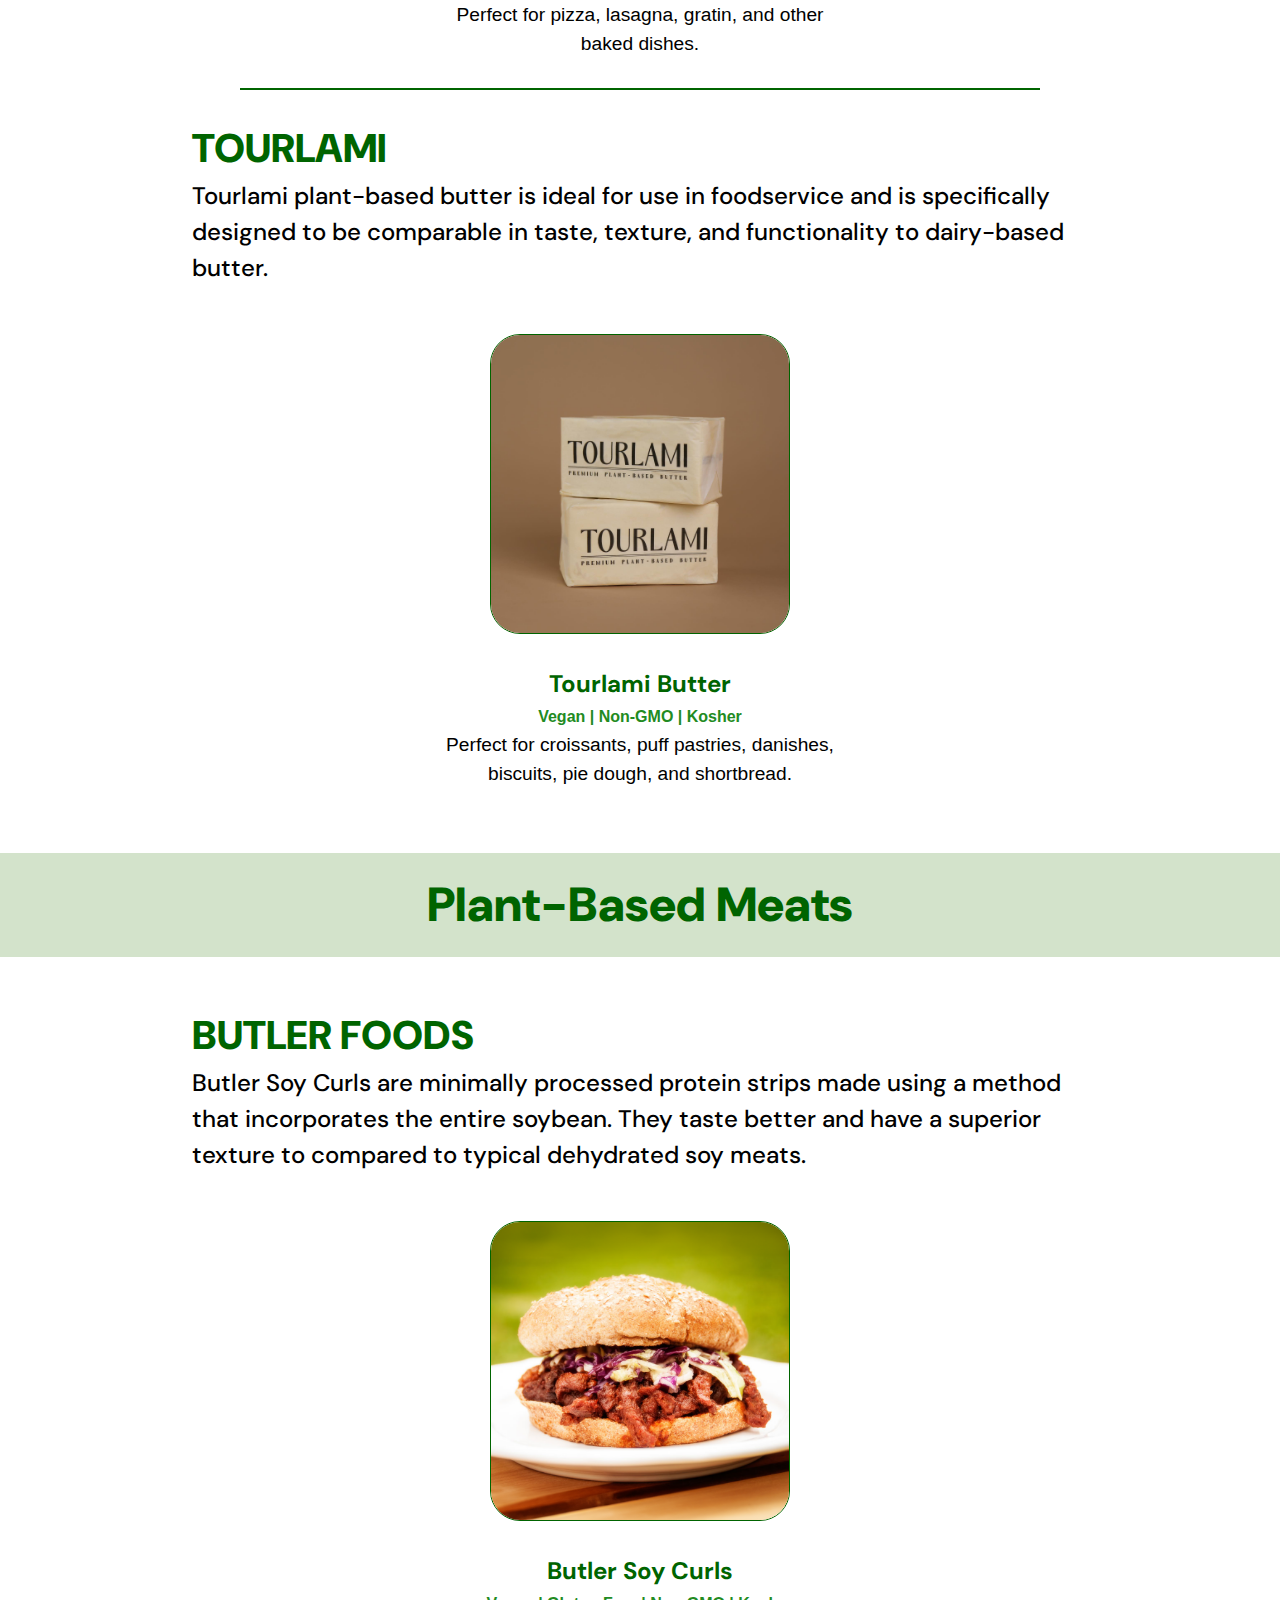
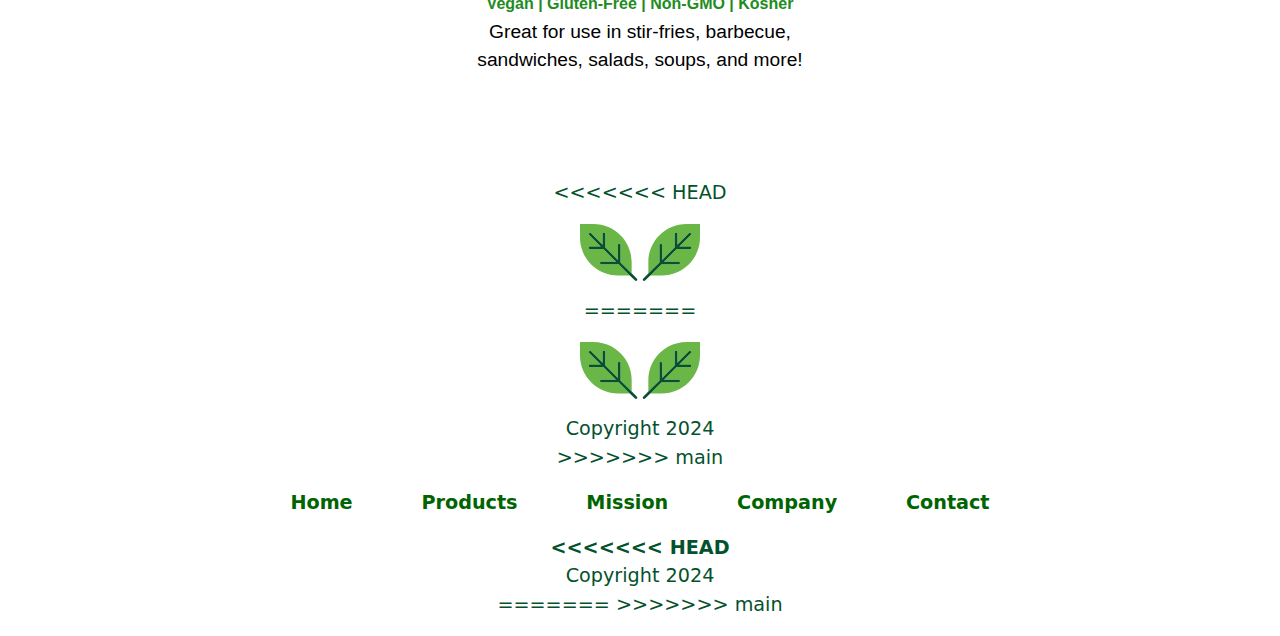
==== commit dfd6f8d7: "Merge remote-tracking branch 'refs/remotes/origin/main'" ====
--- a/products.html
+++ b/products.html
@@ -110,8 +110,14 @@
 		</main>
 		
 		<footer>
+<<<<<<< HEAD
 			<img src="images/FooterLeaf.svg" alt="Footer Leaves" />
 			<!-- Footer Navigation -->
+=======
+			<!-- Footer Navigation -->
+			<img src="images/FooterLeaf.svg" alt="Footer Leaves" />
+			<p>Copyright 2024</p>
+>>>>>>> main
 			<div class="secondary-nav">
 				<ul>
 					<li>
@@ -130,8 +136,12 @@
 						<a href="#">Contact</a>
 					</li>
 				</ul>
+<<<<<<< HEAD
 			</div>
 			<p>Copyright 2024</p>	
+=======
+			</div>	
+>>>>>>> main
 		</footer>
 		
 	</body>
--- a/style.css
+++ b/style.css
@@ -121,7 +121,11 @@
 header ul li a:not(.logo, .contact) {
 	padding: 0.75rem;
 	color: darkgreen;
+<<<<<<< HEAD
 	border-radius: 1em;
+=======
+	border-radius: .5em;
+>>>>>>> main
 }
 
 header ul li a:not(.logo, .contact):hover {
@@ -333,7 +337,10 @@
 .secondary-nav {
 	width: 100%;
 	font-weight: 700;
+<<<<<<< HEAD
 	font-size: 1rem;
+=======
+>>>>>>> main
 }
 
 .secondary-nav ul {
@@ -354,8 +361,13 @@
 .secondary-nav ul a {
 	text-decoration: none;
 	color: darkgreen;
+<<<<<<< HEAD
 	padding: 0.5rem 1rem;
 	border-radius: 1em;
+=======
+	padding: 0.75rem 1rem;
+	border-radius: 1rem;
+>>>>>>> main
 	transition: all .2s ease-in-out;
 }
 
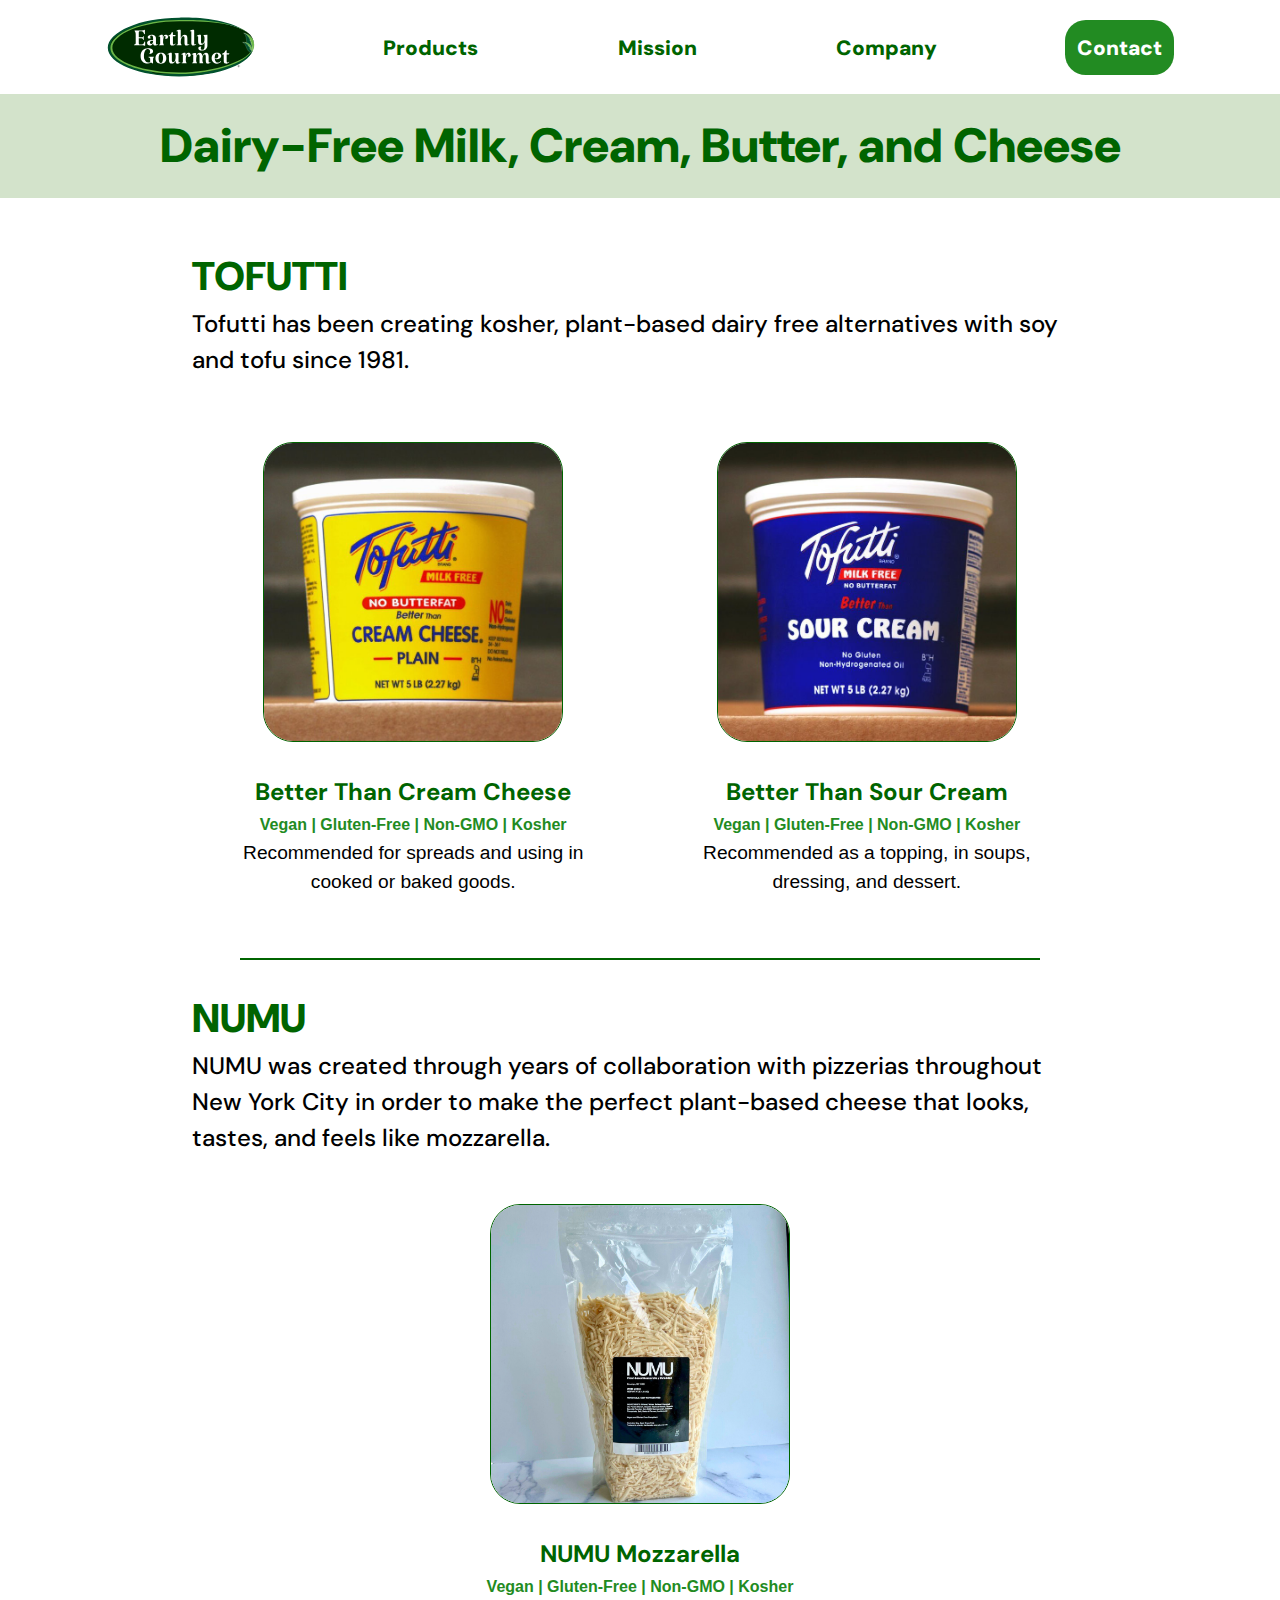
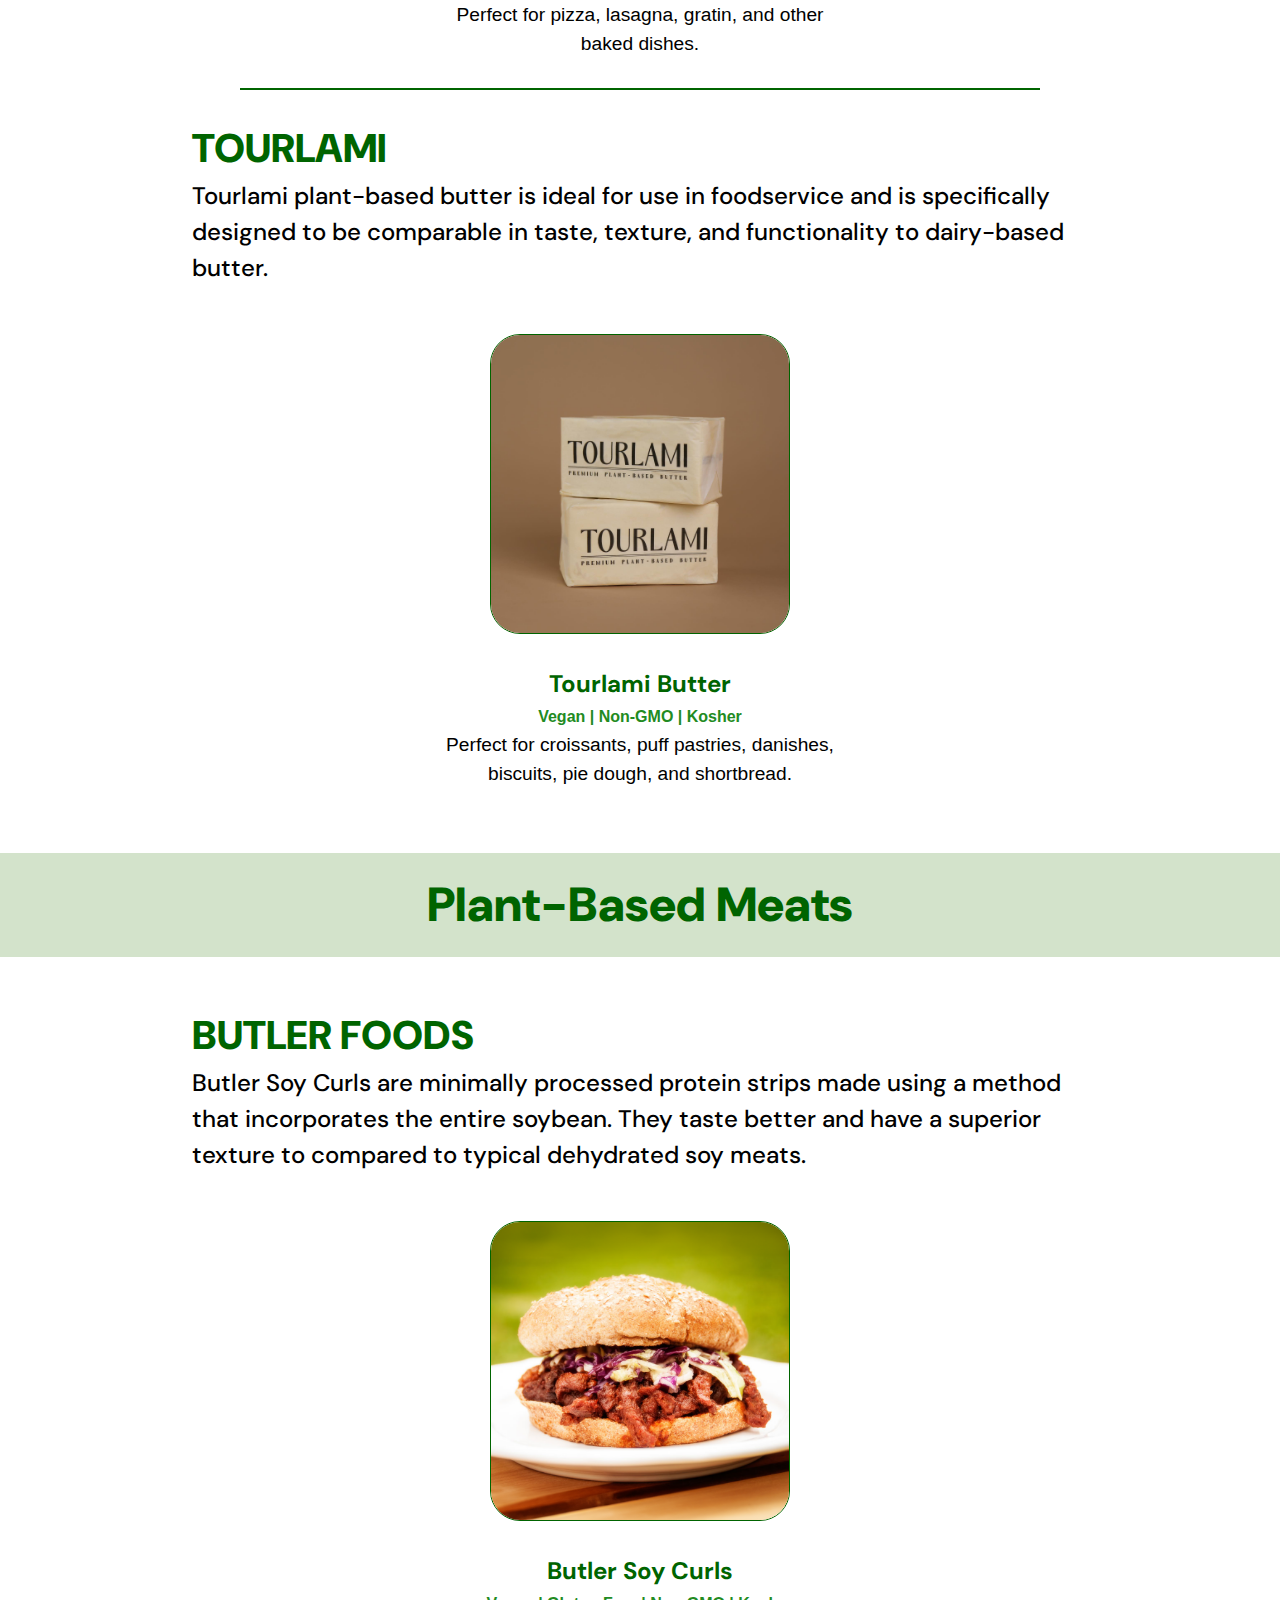
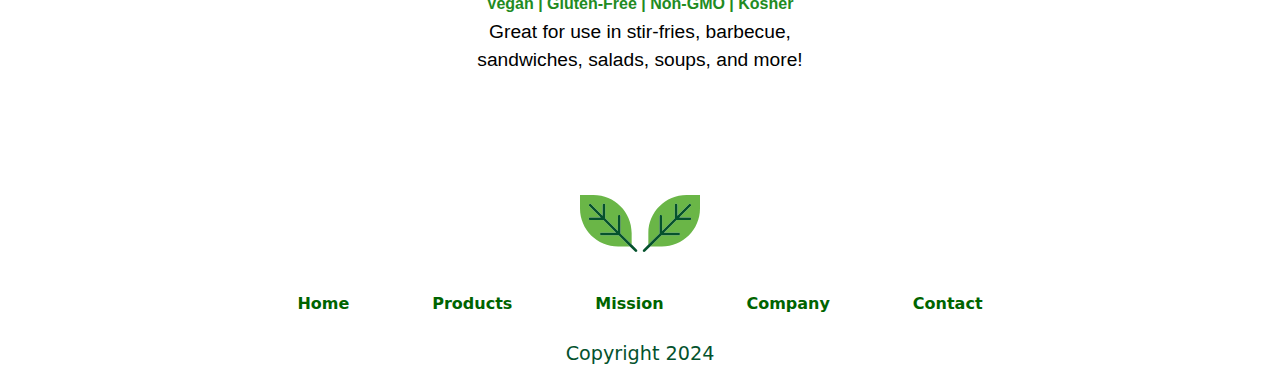
==== commit 8250c7cc: "Various fixes" ====
--- a/products.html
+++ b/products.html
@@ -110,14 +110,8 @@
 		</main>
 		
 		<footer>
-<<<<<<< HEAD
 			<img src="images/FooterLeaf.svg" alt="Footer Leaves" />
 			<!-- Footer Navigation -->
-=======
-			<!-- Footer Navigation -->
-			<img src="images/FooterLeaf.svg" alt="Footer Leaves" />
-			<p>Copyright 2024</p>
->>>>>>> main
 			<div class="secondary-nav">
 				<ul>
 					<li>
@@ -136,12 +130,9 @@
 						<a href="#">Contact</a>
 					</li>
 				</ul>
-<<<<<<< HEAD
 			</div>
 			<p>Copyright 2024</p>	
-=======
 			</div>	
->>>>>>> main
 		</footer>
 		
 	</body>
--- a/style.css
+++ b/style.css
@@ -121,11 +121,7 @@
 header ul li a:not(.logo, .contact) {
 	padding: 0.75rem;
 	color: darkgreen;
-<<<<<<< HEAD
 	border-radius: 1em;
-=======
-	border-radius: .5em;
->>>>>>> main
 }
 
 header ul li a:not(.logo, .contact):hover {
@@ -337,10 +333,7 @@
 .secondary-nav {
 	width: 100%;
 	font-weight: 700;
-<<<<<<< HEAD
 	font-size: 1rem;
-=======
->>>>>>> main
 }
 
 .secondary-nav ul {
@@ -361,13 +354,9 @@
 .secondary-nav ul a {
 	text-decoration: none;
 	color: darkgreen;
-<<<<<<< HEAD
 	padding: 0.5rem 1rem;
 	border-radius: 1em;
-=======
-	padding: 0.75rem 1rem;
 	border-radius: 1rem;
->>>>>>> main
 	transition: all .2s ease-in-out;
 }
 
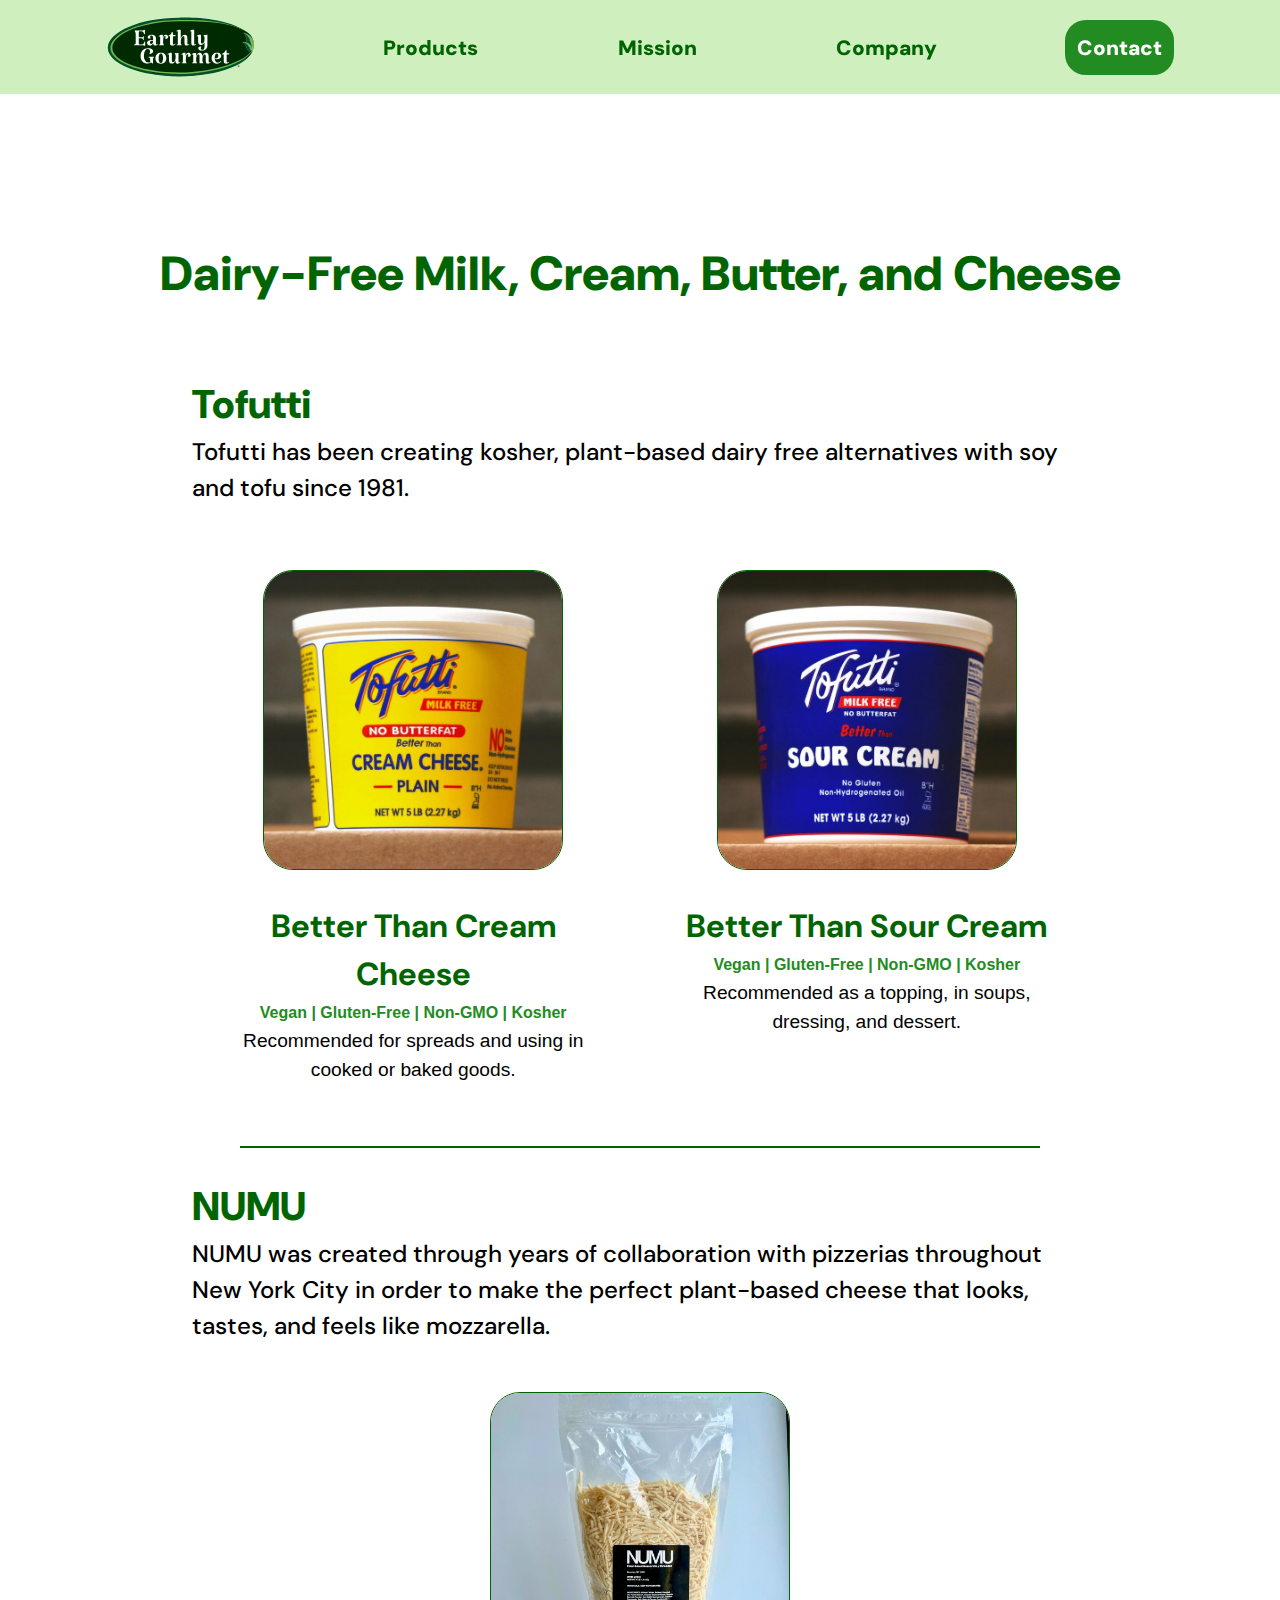
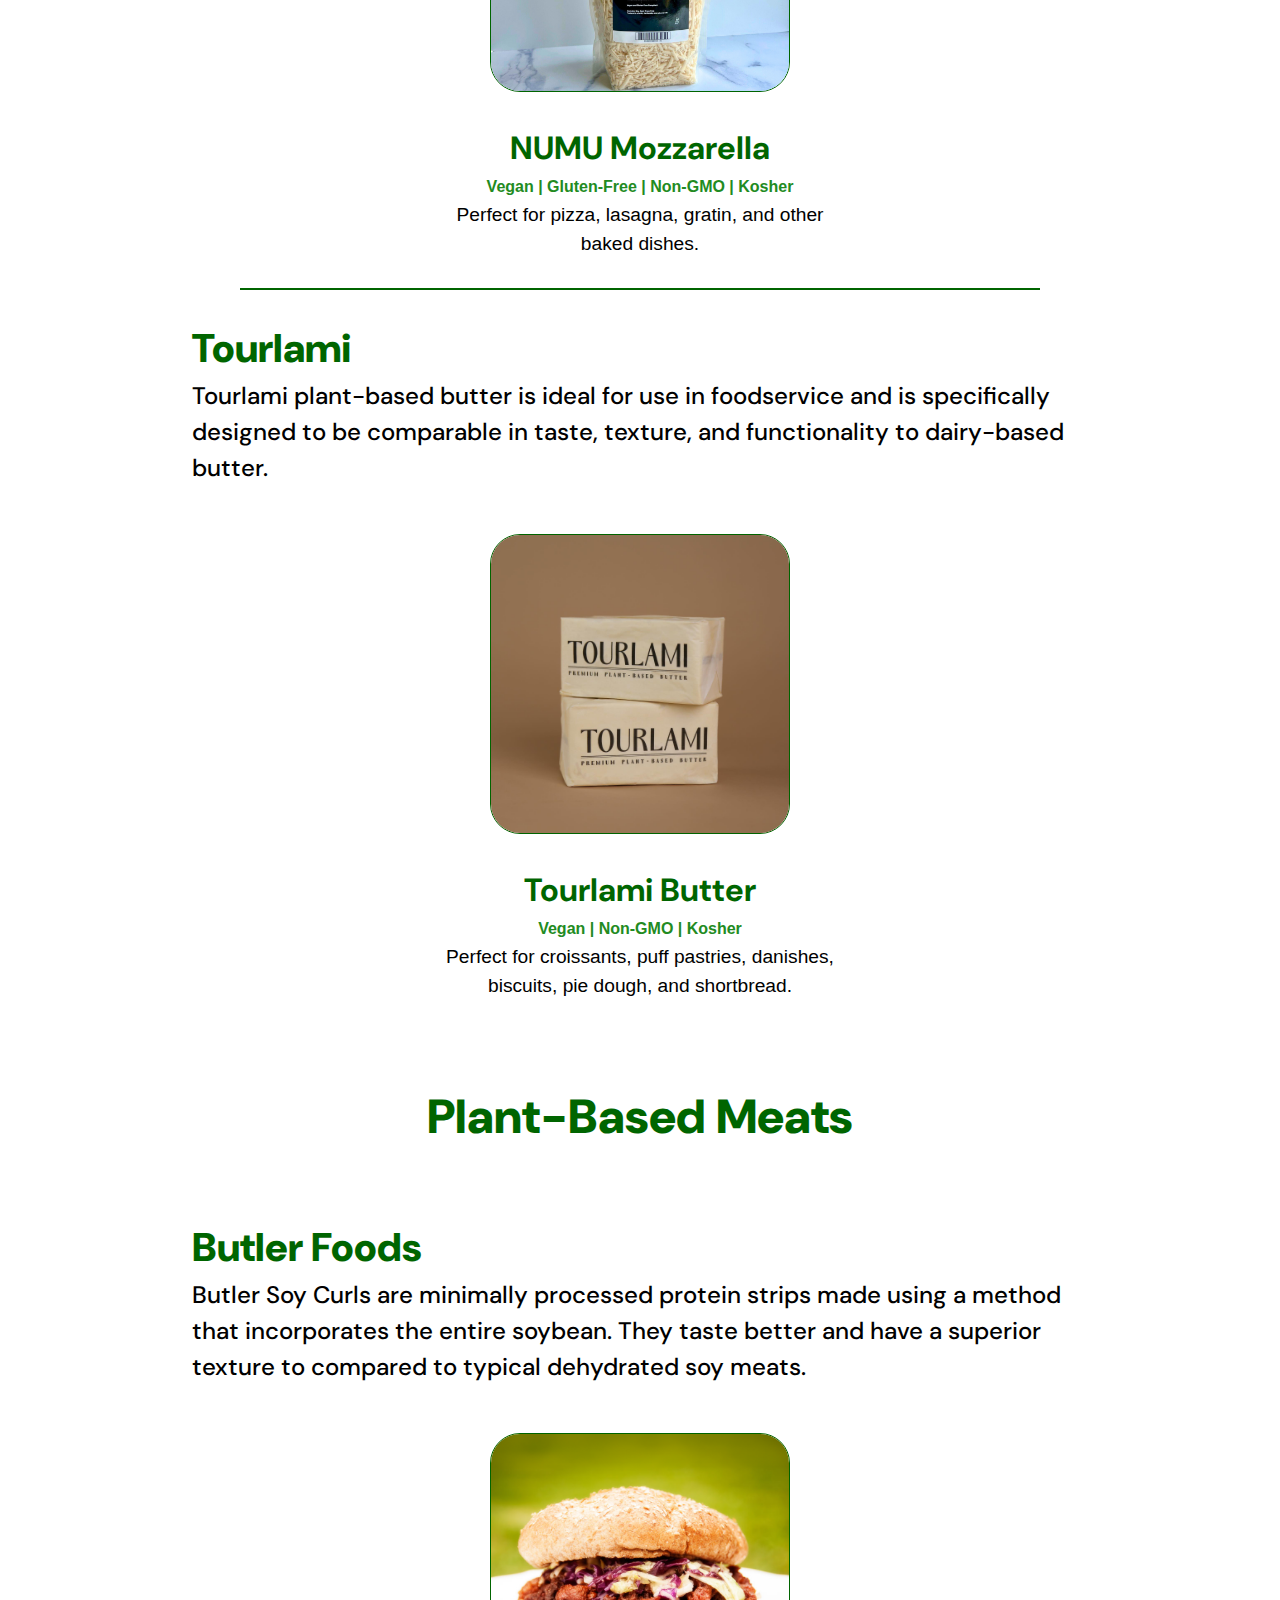
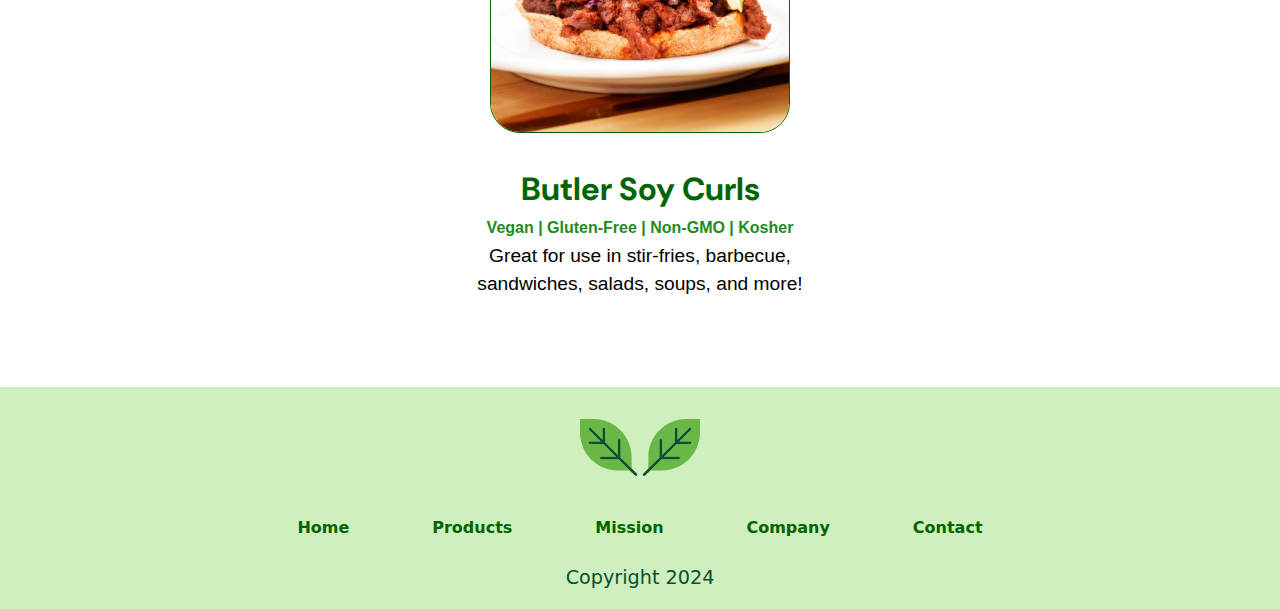
==== commit 57e57e0f: "General updates" ====
--- a/products.html
+++ b/products.html
@@ -40,7 +40,7 @@
 			<!-- Category Content -->
 			<div class="content">
 				<!-- Brand -->
-				<h2>TOFUTTI</h2>
+				<h2>Tofutti</h2>
 				<p class="producer-info">Tofutti has been creating kosher, plant-based dairy free alternatives with soy and tofu since 1981.</p>
 				<!-- Gallery -->
 				<div class="gallery">
@@ -78,7 +78,7 @@
 				</div>
 				<hr>
 				<!-- Brand -->
-				<h2>TOURLAMI</h2>
+				<h2>Tourlami</h2>
 				<p class="producer-info">Tourlami plant-based butter is ideal for use in foodservice and is specifically designed to be comparable in taste, texture, and functionality to dairy-based butter.</p>
 				<!-- Gallery Item -->
 				<div class="product-info">
@@ -96,7 +96,7 @@
 			</div>
 			<!-- Category Content -->
 			<div class="content">
-				<h2>BUTLER FOODS</h2>
+				<h2>Butler Foods</h2>
 				<p class="producer-info">Butler Soy Curls are minimally processed protein strips made using a method that incorporates the entire soybean. They taste better and have a superior texture to compared to typical dehydrated soy meats.</p>
 				<div class="product-info">
 					<img class="product-photo" src="images/products/ButlerSoyCurls.png" alt="Butler Soy Curls" />
--- a/style.css
+++ b/style.css
@@ -70,11 +70,10 @@
 	top: 0;
 	margin: 0 auto;
 	font-family: "DM Sans", system-ui;
-	background: rgb(255, 255, 255);
-/*	
-	-webkit-backdrop-filter: blur(0.5em);
-	backdrop-filter: blur(0.5em);
-*/
+	background: rgb(194, 235, 174);
+	background: color(display-p3 0.795 0.918 0.707 / 80%);
+	-webkit-backdrop-filter: blur(24px);
+	backdrop-filter: blur(24px);
 	padding: 0.5rem 1rem;
 	z-index: 1000;
 }
@@ -125,6 +124,7 @@
 }
 
 header ul li a:not(.logo, .contact):hover {
+	transform: scale(1.1);
 	background: darkgreen;
 	color: white;
 }
@@ -175,7 +175,7 @@
 	width: 100%;
 	display: flex;
 	flex-direction: column;
-	margin: 0 auto;
+	margin-top: 8rem;
 	font-family: "Noto Sans JP", sans-serif, system-ui;
 	font-size: 1rem;
 	color: black;
@@ -183,7 +183,7 @@
 }
 
 h1, h2, h3 {
-	color: darkgreen;
+	color: color(display-p3 0 0.39 0.005);
 	font-family: "DM Sans", sans-serif, system-ui;
 }
 
@@ -191,8 +191,7 @@
 	font-size: 3rem;
 	font-weight: 900;
 	text-align: center;
-	margin-top: 1rem;
-	margin-bottom: 1rem;
+	margin: 1rem;
 }
 
 main h2 {
@@ -202,7 +201,7 @@
 
 main h3 {
 	font-weight: 700;
-	font-size: 1.5rem;
+	font-size: 2rem;
 }
 
 .producer-info {
@@ -227,32 +226,30 @@
 	font-size: 1.2rem;
 }
 
-main .headline {
-	background: rgb(211, 227, 203);
+.headline {
+	justify-content: center;
 	text-align: center;
-	justify-content: center;
-
-}
-
-main #headlineimage {
+}
+
+#headlineimage {
 	margin: 0 auto;
 	max-width: 600px;
 	padding: 2rem 1rem 0 1rem;
 }
 
-main #headlinetext {
-	max-width: 1000px;
+#headlinetext {
+	max-width: 800px;
 	margin: 0 auto;
 	padding: 2rem;
 }
 
-main #headlinetextvertical {
+#headlinetextvertical {
 	display: none;
 	max-width: 320px;
 	margin: 1rem;
 }
 
-@media only screen and (max-width: 800px) {
+@media only screen and (max-width: 600px) {
 	main #headlinetext {
 		display: none;
 	}
@@ -261,18 +258,11 @@
 	}
 }
 
-.category {
-	background: rgb(211, 227, 203);
-	text-align: center;
-	justify-content: center;
-	padding: 0 2rem;
-}
-
 .content {
+	width: 100%;
 	max-width: 960px;
 	margin: auto;
 	padding: 3rem 2rem;
-	background: white;
 }
 
 .product-info {
@@ -320,6 +310,8 @@
 	flex-direction: column;
 	justify-content: center;
 	padding: 1rem;
+	background: rgb(194, 235, 174);
+	background: color(display-p3 0.795 0.918 0.707 / 80%);
 	color: rgb(4, 82, 45);
 	font-family: system-ui;
 }
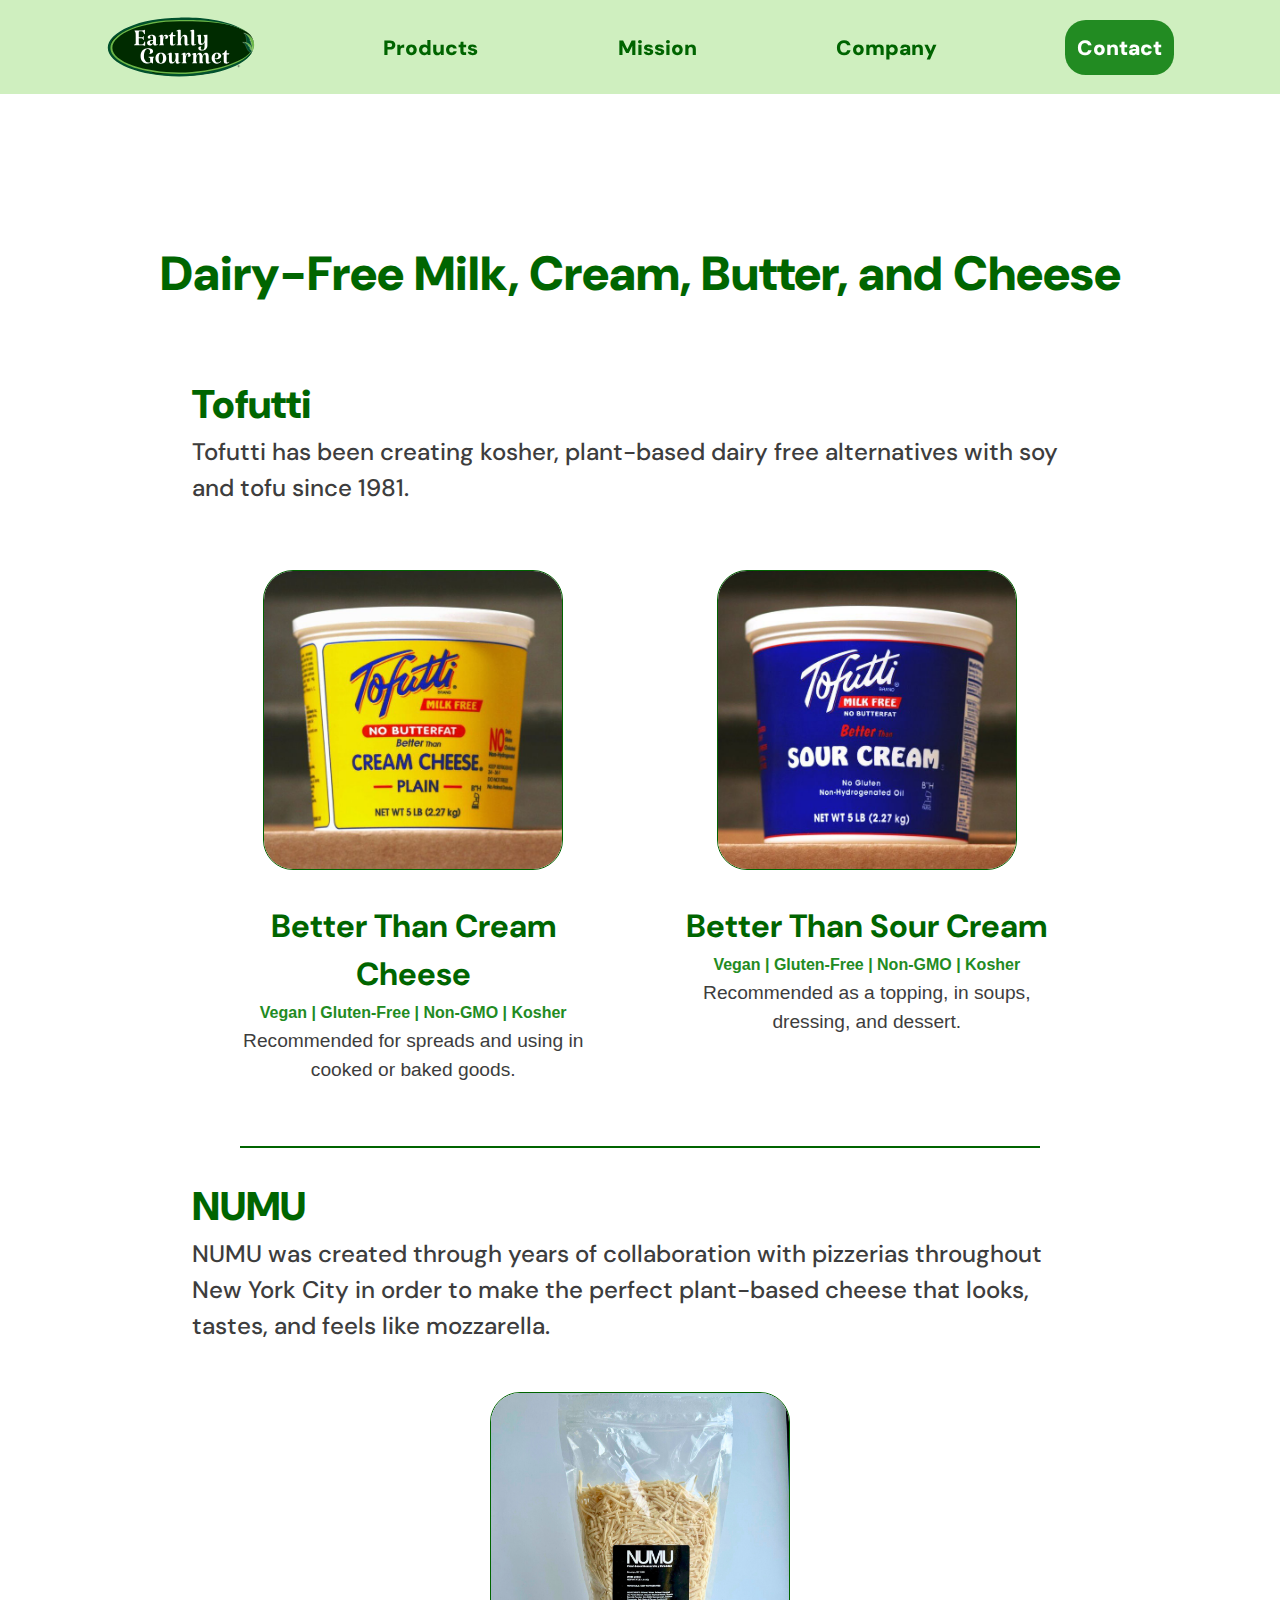
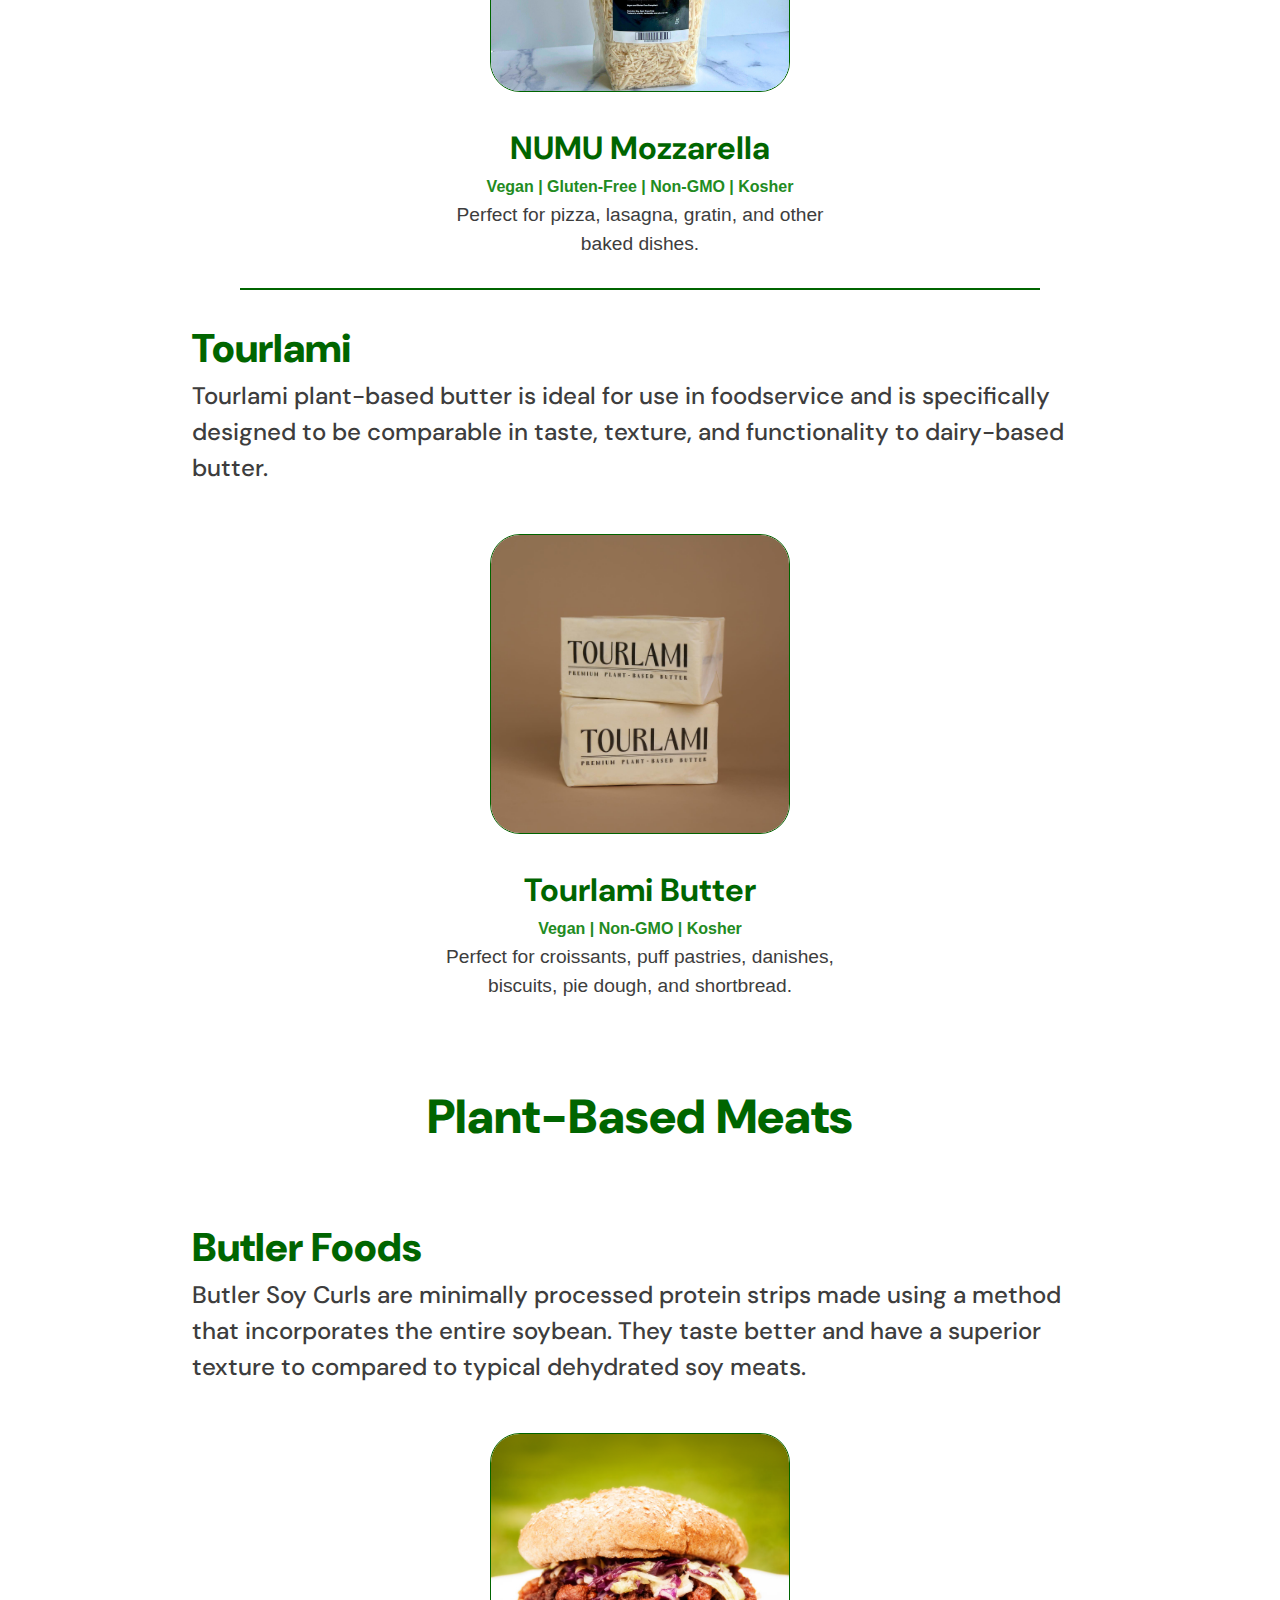
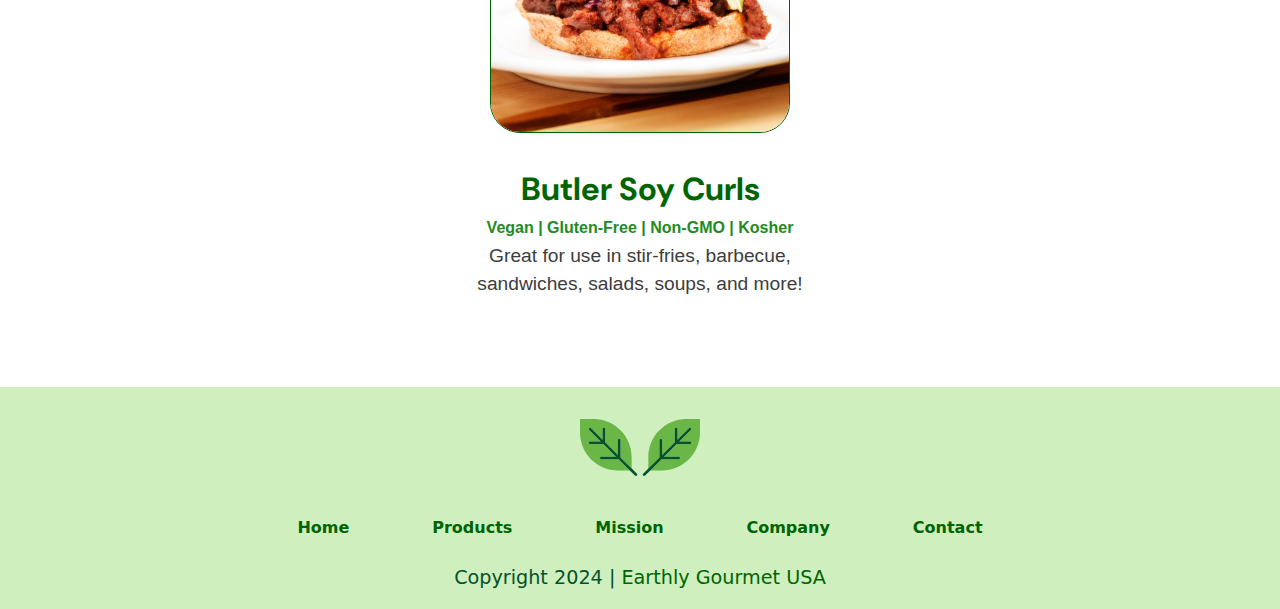
==== commit 8171d7f6: "Updates" ====
--- a/products.html
+++ b/products.html
@@ -131,8 +131,7 @@
 					</li>
 				</ul>
 			</div>
-			<p>Copyright 2024</p>	
-			</div>	
+			<p>Copyright 2024 | <a href="https://www.earthlygourmet.com" id="eg-usa">Earthly Gourmet USA</a></p>
 		</footer>
 		
 	</body>
--- a/style.css
+++ b/style.css
@@ -178,7 +178,7 @@
 	margin-top: 8rem;
 	font-family: "Noto Sans JP", sans-serif, system-ui;
 	font-size: 1rem;
-	color: black;
+	color: rgb(61, 61, 61);
 	font-size: 1.2rem;
 }
 
@@ -263,6 +263,28 @@
 	max-width: 960px;
 	margin: auto;
 	padding: 3rem 2rem;
+<<<<<<< HEAD
+<<<<<<< HEAD
+=======
+>>>>>>> main
+}
+
+.content-grid {
+	align-content: center;
+}
+
+.content-box {
+	max-width: 400px;
+	background: lightgray;
+	border-radius: 2rem;
+	padding: 1rem;
+	margin: 1rem;
+	display: flex;
+<<<<<<< HEAD
+=======
+>>>>>>> main
+=======
+>>>>>>> main
 }
 
 .product-info {
@@ -356,4 +378,13 @@
 	background: forestgreen;
 	color: white;
 	scale: 1.1;
+}
+
+#eg-usa {
+	text-decoration: none;
+	color: darkgreen;
+}
+
+#eg-usa:hover {
+	text-decoration: underline;
 }